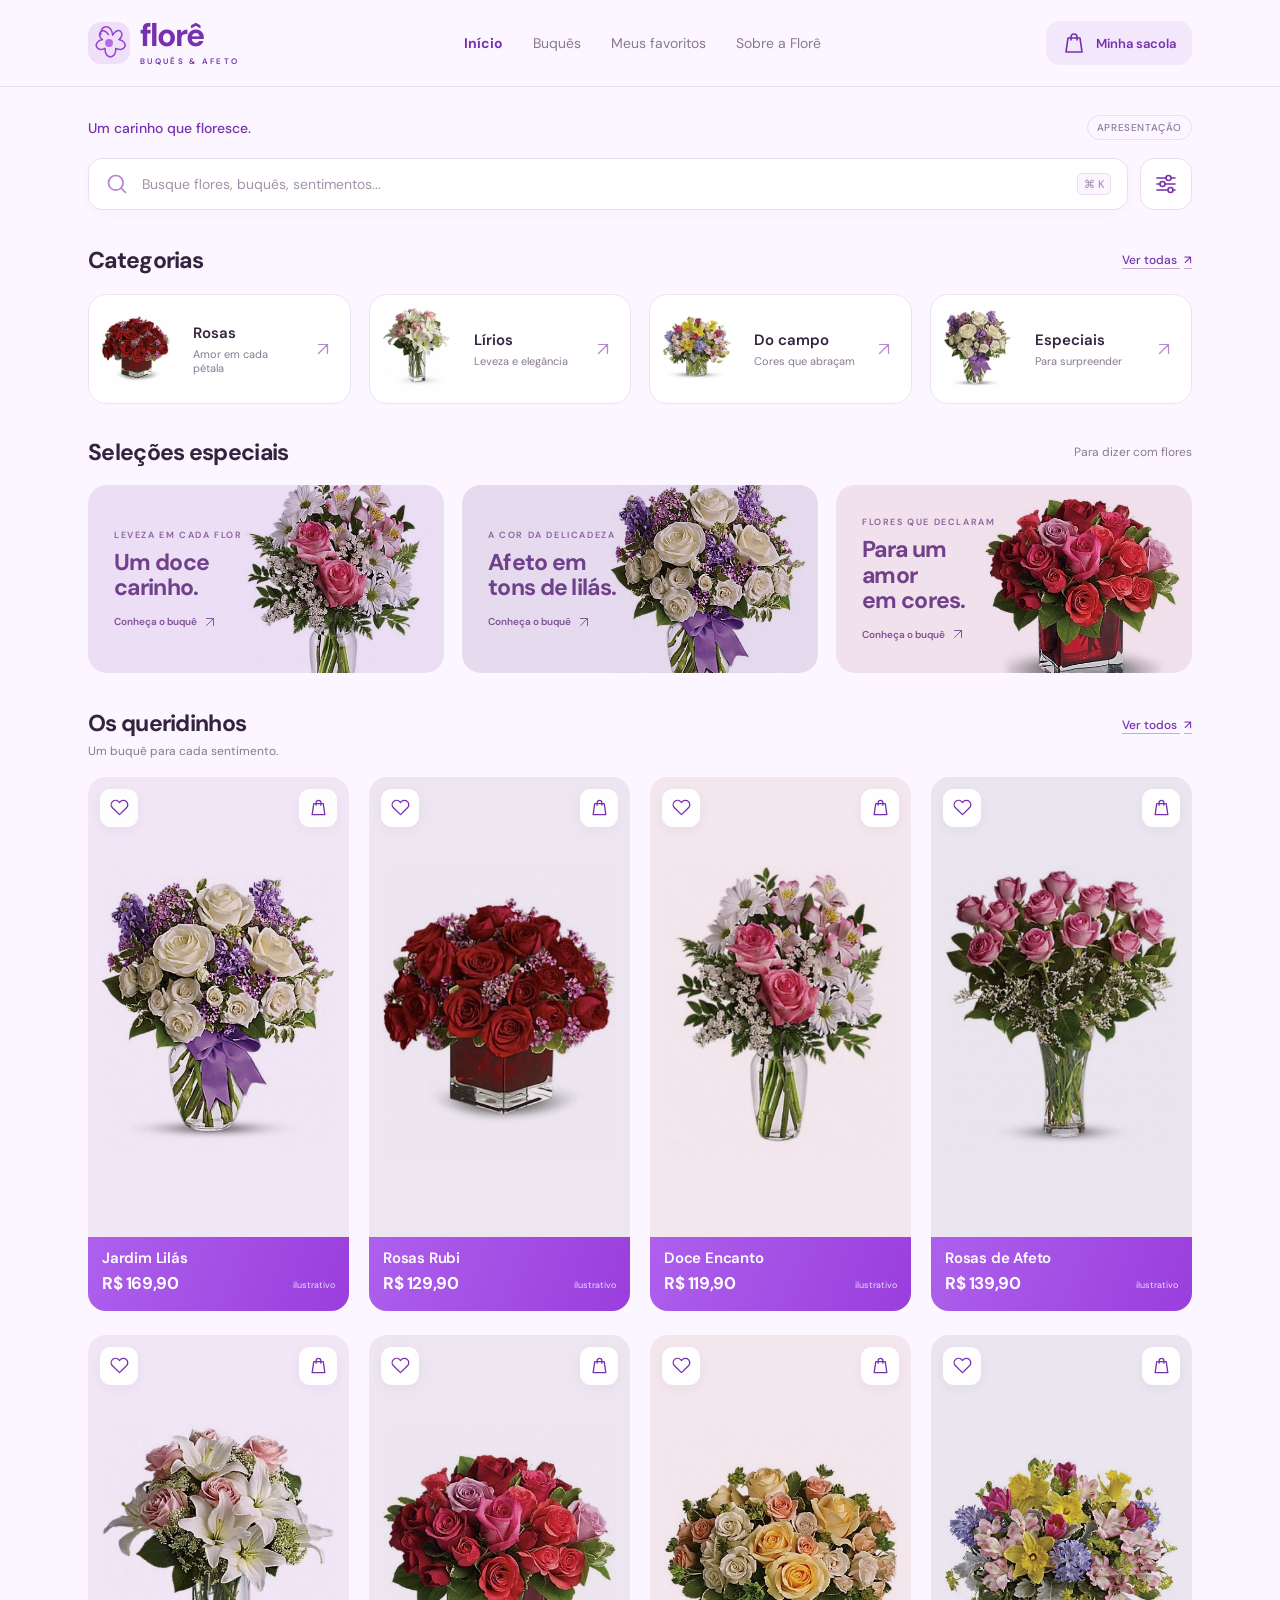
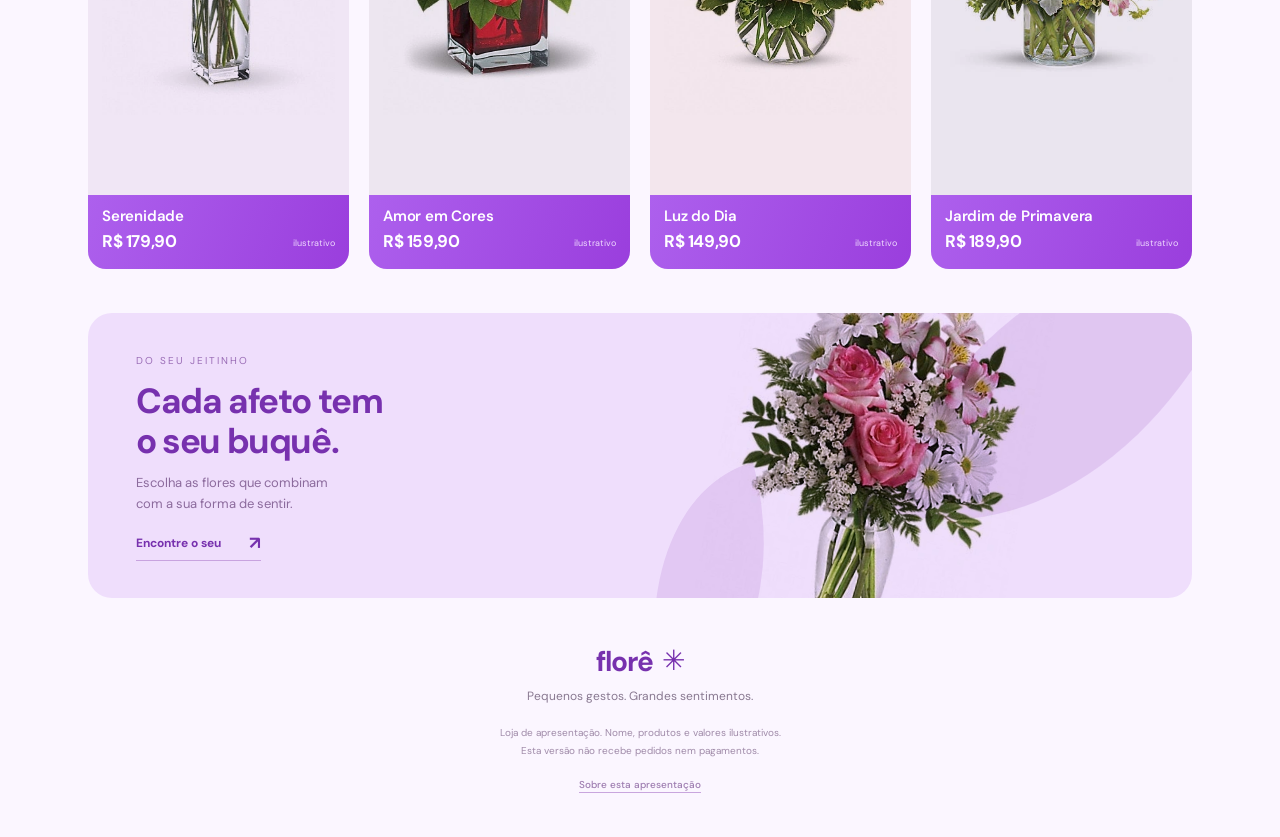
==== flore-buques/index.html @ 4b402441 "Add Florê Buquês presentation storefront with catalogue and cart" ====
<!doctype html>
<html lang="pt-BR">
<head>
  <meta charset="utf-8">
  <meta name="viewport" content="width=device-width,initial-scale=1,viewport-fit=cover">
  <meta name="theme-color" content="#a041e7">
  <meta name="description" content="Florê Buquês. Flores para transformar pequenos gestos em grandes sentimentos. Conheça nosso catálogo de apresentação.">
  <meta name="robots" content="noindex,nofollow">
  <meta property="og:title" content="Florê Buquês — um carinho que floresce">
  <meta property="og:description" content="Conheça a nossa coleção de buquês. Catálogo de apresentação.">
  <meta property="og:type" content="website">
  <meta property="og:image" content="https://carloszw45.github.io/prototipos-sites/flore-buques/assets/jardim-lilas.webp">
  <title>Florê Buquês — um carinho que floresce</title>
  <link rel="icon" href="./assets/flore.svg" type="image/svg+xml">
  <link rel="preload" href="./assets/dm-sans.ttf" as="font" type="font/ttf" crossorigin>
  <link rel="stylesheet" href="./style.css">
  <script defer src="./store.js"></script>
  <script defer src="./app.js"></script>
</head>
<body>
  <a class="skip-link" href="#catalogo">Ir para os buquês</a>
  <header class="site-header">
    <div class="header-inner">
      <a class="brand" href="#inicio" data-view="home" aria-label="Florê Buquês, início">
        <img src="./assets/flore.svg" width="42" height="42" alt="">
        <span>florê<span class="brand-subtitle">BUQUÊS & AFETO</span></span>
      </a>
      <nav class="desktop-nav" aria-label="Navegação principal">
        <button class="nav-link is-active" data-view="home">Início</button>
        <button class="nav-link" data-view="catalog">Buquês</button>
        <button class="nav-link" data-view="favorites">Meus favoritos</button>
        <button class="nav-link" data-action="about">Sobre a Florê</button>
      </nav>
      <button class="header-cart icon-button" data-action="cart" aria-label="Abrir sacola">
        <span data-icon="bag"></span><span class="desktop-cart-text">Minha sacola</span>
        <span class="cart-count" data-cart-count hidden>0</span>
      </button>
    </div>
  </header>

  <main class="storefront" id="inicio">
    <div class="welcome-line"><span>Um carinho que floresce.</span><span class="demo-tag">Apresentação</span></div>
    <div class="search-row" role="search">
      <label class="search-field"><span data-icon="search"></span><input id="search" type="search" placeholder="Busque flores, buquês, sentimentos..." aria-label="Buscar buquês" autocomplete="off"><kbd>⌘ K</kbd></label>
      <button class="filter-button icon-button" data-action="filters" aria-label="Filtrar e ordenar buquês"><span data-icon="sliders"></span></button>
    </div>

    <section class="categories-section home-section" aria-labelledby="categories-title">
      <div class="section-heading"><h2 id="categories-title">Categorias</h2><button class="text-link" data-action="all">Ver todas <span aria-hidden="true">↗</span></button></div>
      <div class="category-track" id="categories"></div>
    </section>

    <section class="special-section home-section" aria-labelledby="special-title">
      <div class="section-heading"><h2 id="special-title">Seleções especiais</h2><span class="heading-note">Para dizer com flores</span></div>
      <div class="special-track" id="specials"></div>
    </section>

    <section class="catalog-section" id="catalogo" aria-labelledby="catalog-title">
      <div class="section-heading catalog-heading"><div><h1 id="catalog-title">Os queridinhos</h1><p id="catalog-caption">Um buquê para cada sentimento.</p></div><button class="text-link" data-action="all" id="show-all">Ver todos <span aria-hidden="true">↗</span></button></div>
      <div class="active-filters" id="active-filters" hidden></div>
      <div class="product-grid" id="products"></div>
      <div class="empty-state" id="no-products" hidden><span data-icon="flower"></span><h3>Nenhum buquê por aqui.</h3><p id="empty-description">Experimente buscar por outra flor.</p><button class="primary-button" data-action="all">Explorar todos os buquês</button></div>
    </section>

    <section class="custom-banner home-section" aria-labelledby="custom-title">
      <div class="custom-copy"><span class="eyebrow">DO SEU JEITINHO</span><h2 id="custom-title">Cada afeto tem<br>o seu buquê.</h2><p>Escolha as flores que combinam<br>com a sua forma de sentir.</p><button class="banner-link" data-action="all">Encontre o seu <span aria-hidden="true">↗</span></button></div>
      <img src="./assets/doce-encanto.webp" alt="Buquê delicado com rosas cor-de-rosa e flores brancas" width="368" height="460" loading="lazy">
      <span class="banner-petal petal-one" aria-hidden="true"></span><span class="banner-petal petal-two" aria-hidden="true"></span>
    </section>

    <footer class="site-footer"><a class="footer-brand" data-view="home" href="#inicio">florê<span aria-hidden="true">✳</span></a><p>Pequenos gestos. Grandes sentimentos.</p><p class="demo-disclaimer">Loja de apresentação. Nome, produtos e valores ilustrativos.<br>Esta versão não recebe pedidos nem pagamentos.</p><button class="text-link" data-action="about">Sobre esta apresentação</button></footer>
    <noscript><p class="noscript-note">Ative o JavaScript para explorar os buquês, os detalhes e a sacola.</p></noscript>
  </main>

  <nav class="mobile-nav" aria-label="Menu da loja">
    <button class="mobile-nav-item is-active" data-view="home"><span class="nav-icon" data-icon="home"></span><span>Início</span></button>
    <button class="mobile-nav-item" data-view="catalog"><span class="nav-icon" data-icon="flower"></span><span>Buquês</span></button>
    <button class="mobile-nav-item" data-action="search"><span class="nav-icon" data-icon="search"></span><span>Buscar</span></button>
    <button class="mobile-nav-item" data-view="favorites"><span class="nav-icon" data-icon="heart"></span><span>Favoritos</span></button>
    <button class="mobile-nav-item" data-action="cart"><span class="nav-icon" data-icon="bag"></span><span>Sacola</span><span class="nav-badge" data-cart-count hidden>0</span></button>
  </nav>

  <dialog id="product-dialog" class="product-dialog" aria-label="Detalhes do buquê">
    <div id="product-detail"></div>
  </dialog>

  <dialog id="cart-dialog" class="cart-dialog" aria-labelledby="cart-title">
    <header class="dialog-header"><button class="icon-button back-button" data-close="cart-dialog" aria-label="Fechar sacola"><span data-icon="arrow-left"></span></button><h2 id="cart-title">Sua sacola</h2><span class="dialog-count" id="cart-header-count"></span></header>
    <div class="cart-view" id="cart-view"><div id="cart-items" class="cart-items"></div><div class="cart-footer" id="cart-footer"></div></div>
    <div class="checkout-view" id="checkout-view" hidden>
      <button class="text-link checkout-back" data-action="back-to-cart">← Voltar à sacola</button>
      <p class="checkout-intro">Um último toque de carinho.</p>
      <form id="checkout-form">
        <label>Seu primeiro nome<input name="customer" required maxlength="60" autocomplete="given-name" placeholder="Como podemos chamar você?"></label>
        <label>Como prefere receber?<select name="delivery"><option value="Entrega a combinar">Entrega a combinar</option><option value="Retirada a combinar">Retirada a combinar</option></select></label>
        <label>Data desejada<input type="date" name="date" required id="delivery-date"></label>
        <label>Um recadinho para acompanhar <span class="optional">(opcional)</span><textarea name="message" rows="3" maxlength="300" placeholder="Escreva algo especial..."></textarea></label>
        <div class="checkout-total"><span>Subtotal dos buquês</span><strong id="checkout-total"></strong></div>
        <button class="primary-button full-width" type="submit">Ver resumo do pedido <span data-icon="arrow-right"></span></button>
        <p class="checkout-demo">Simulação de apresentação. Nenhum pedido será enviado e nenhuma cobrança será feita.</p>
      </form>
    </div>
    <div class="order-view" id="order-view" hidden></div>
  </dialog>

  <dialog id="filter-dialog" class="small-dialog" aria-labelledby="filter-title">
    <header class="dialog-header"><h2 id="filter-title">Encontre o seu buquê</h2><button class="icon-button" data-close="filter-dialog" aria-label="Fechar filtros"><span data-icon="x"></span></button></header>
    <form id="filter-form" class="filter-form"><label>Tipo de flor<select name="category"><option value="all">Todas as flores</option><option value="rosas">Rosas</option><option value="lirios">Lírios</option><option value="campo">Flores do campo</option><option value="especiais">Especiais</option></select></label><label>Ordenar por<select name="sort"><option value="featured">Seleção Florê</option><option value="price-asc">Menor preço</option><option value="price-desc">Maior preço</option><option value="name">Nome do buquê</option></select></label><button class="primary-button full-width" type="submit">Ver buquês <span data-icon="arrow-right"></span></button></form>
  </dialog>

  <dialog id="about-dialog" class="small-dialog about-dialog" aria-labelledby="about-title">
    <header class="dialog-header"><h2 id="about-title">Um carinho que floresce.</h2><button class="icon-button" data-close="about-dialog" aria-label="Fechar informações"><span data-icon="x"></span></button></header>
    <img src="./assets/flore.svg" alt="" width="64" height="64"><p>A Florê é uma loja demonstrativa de buquês, pensada para apresentar uma experiência delicada: escolha suas flores, salve seus favoritos e monte sua sacola.</p><p>O nome, as composições e os preços são exemplos de apresentação. O checkout é uma simulação, sem envio de pedidos ou pagamentos.</p><button class="primary-button full-width" data-close="about-dialog">Continuar explorando</button>
  </dialog>
  <div class="toast" id="toast" role="status" aria-live="polite"></div>
</body>
</html>
---- flore-buques/style.css ----
@font-face{font-family:"DM Sans";src:url("./assets/dm-sans.ttf") format("truetype");font-style:normal;font-weight:400;font-display:swap}
@font-face{font-family:"DM Sans";src:url("./assets/dm-sans-500.ttf") format("truetype");font-style:normal;font-weight:500;font-display:swap}
@font-face{font-family:"DM Sans";src:url("./assets/dm-sans-600.ttf") format("truetype");font-style:normal;font-weight:600;font-display:swap}
@font-face{font-family:"DM Sans";src:url("./assets/dm-sans-700.ttf") format("truetype");font-style:normal;font-weight:700;font-display:swap}
:root{--purple:#9e3fe5;--purple-dark:#7731ae;--purple-light:#b66cec;--ink:#34233f;--muted:#897991;--paper:#fbf6ff;--line:#eaddf3;--panel:#f3e8fb;--white:#fff;--font:"DM Sans",Arial,sans-serif}
*{box-sizing:border-box}html{scroll-behavior:smooth;scroll-padding-top:110px}body{margin:0;background:var(--paper);color:var(--ink);font-family:var(--font);-webkit-font-smoothing:antialiased;font-size:15px}body.modal-open{overflow:hidden}button,input,select,textarea{font:inherit}button,a,input,select,textarea{-webkit-tap-highlight-color:transparent}button{border:0;cursor:pointer;color:inherit}button{touch-action:manipulation}a{color:inherit;text-decoration:none}button:disabled{opacity:.45;cursor:default}button:focus-visible,a:focus-visible,input:focus-visible,select:focus-visible,textarea:focus-visible{outline:3px solid #6e2aa7;outline-offset:4px}button,input,textarea,select{border-radius:0}input,textarea,select{min-width:0}svg{width:24px;height:24px;display:block;flex-shrink:0}img{display:block;max-width:100%}[hidden]{display:none!important}h1,h2,h3,p{margin:0}h1,h2{font-size:23px;line-height:1.25;font-weight:700;letter-spacing:-.7px}button{background:none}.icon-button{display:inline-flex;align-items:center;justify-content:center;min-width:44px;min-height:44px}.skip-link{position:fixed;top:12px;left:20px;transform:translateY(-160%);z-index:50;background:var(--white);padding:12px;border-radius:10px}.skip-link:focus{transform:none}
.site-header{position:sticky;top:0;z-index:20;background:rgba(251,246,255,.95);border-bottom:1px solid var(--line);backdrop-filter:blur(16px)}.header-inner{max-width:1160px;padding:21px 28px;display:flex;align-items:center;justify-content:space-between;margin:auto;gap:22px}.brand{display:flex;gap:10px;align-items:center;color:var(--purple-dark)}.brand>span{font-size:32px;letter-spacing:-2px;font-weight:700;line-height:.9}.brand-subtitle{display:block;font-size:8px;font-weight:600;letter-spacing:2.3px;margin-top:8px}.desktop-nav{display:flex;gap:30px;align-items:center}.nav-link{padding:10px 0;font-size:14px;color:var(--muted);transition:color .2s}.nav-link:hover,.nav-link.is-active{color:var(--purple-dark)}.nav-link.is-active{font-weight:700}.header-cart{position:relative;gap:10px;padding:10px 16px;background:var(--panel);border-radius:14px;color:var(--purple-dark)}.desktop-cart-text{font-size:13px;font-weight:600}.cart-count{display:grid;place-items:center;min-width:21px;height:21px;padding:0 4px;border-radius:20px;background:var(--purple);color:white;font-size:11px;font-weight:700}.storefront{max-width:1160px;margin:auto;padding:28px 28px 0}.welcome-line{display:flex;justify-content:space-between;align-items:center;margin-bottom:18px;color:var(--purple-dark);font-weight:500;font-size:14px}.demo-tag{font-size:10px;color:#8f799d;letter-spacing:.6px;text-transform:uppercase;border:1px solid var(--line);border-radius:20px;padding:5px 9px}.search-row{display:flex;gap:12px;margin-bottom:34px}.search-field{display:flex;align-items:center;background:white;border:1px solid var(--line);box-shadow:0 4px 12px #6a388006;border-radius:14px;padding:0 16px;gap:11px;min-height:52px;flex:1;color:#b382d2}.search-field input{width:100%;height:50px;border:0;outline:0;background:transparent;font-size:14px;color:var(--ink)}.search-field input::placeholder{color:#a392ab}.search-field kbd{white-space:nowrap;font:11px var(--font);background:var(--paper);border:1px solid var(--line);border-radius:5px;padding:3px 6px;color:#9b85a7}.filter-button{background:white;color:var(--purple-dark);width:52px;border-radius:14px;border:1px solid var(--line);flex-shrink:0}.filter-button.has-filter{background:var(--purple);color:white}.section-heading{display:flex;align-items:center;justify-content:space-between;gap:14px;margin-bottom:18px}.text-link{font-size:12px;font-weight:500;color:var(--purple-dark);padding:7px 0;text-decoration:underline;text-decoration-color:#c9a6de;text-underline-offset:4px;white-space:nowrap;min-height:32px}.text-link>span{margin-left:4px;text-decoration:none}.heading-note{font-size:12px;color:var(--muted)}.categories-section{margin-bottom:34px}.category-track{display:grid;grid-template-columns:repeat(4,minmax(0,1fr));gap:18px}.category-card{display:flex;align-items:center;gap:18px;padding:12px 18px 12px 8px;text-align:left;background:var(--white);border:1px solid #eee2f5;border-radius:18px;position:relative;overflow:hidden;transition:transform .2s,border-color .2s}.category-card:hover{transform:translateY(-3px);border-color:#c297e2}.category-card.is-selected{outline:2px solid var(--purple);outline-offset:2px}.category-image{height:84px;width:78px;flex-shrink:0;overflow:hidden;background:white;border-radius:12px}.category-image img{width:100%;height:100%;object-fit:contain;mix-blend-mode:multiply}.category-card strong{font-size:15px;font-weight:600}.category-card small{display:block;font-size:11px;color:var(--muted);margin-top:4px}.category-arrow{margin-left:auto;color:#b388ce}.category-arrow svg{width:18px}.special-section{margin-bottom:36px}.special-track{display:grid;grid-template-columns:repeat(3,minmax(0,1fr));gap:18px}.special-card{position:relative;text-align:left;border-radius:19px;overflow:hidden;isolation:isolate;min-height:188px;background:#ebdef5;transition:transform .25s}.special-card:hover{transform:translateY(-4px)}.special-card:nth-child(2){background:#e5daee}.special-card:nth-child(3){background:#f1e1ed}.special-card img{position:absolute;height:130%;width:66%;object-fit:contain;right:-8px;top:-6%;mix-blend-mode:multiply;z-index:-1;transition:transform .4s}.special-card:hover img{transform:scale(1.05) rotate(2deg)}.special-copy{position:relative;z-index:1;padding:20px;display:flex;align-items:flex-start;flex-direction:column;width:65%}.special-copy>span:first-child{font-size:9px;font-weight:600;letter-spacing:1.6px;text-transform:uppercase;color:#8b629f;margin-bottom:9px}.special-copy strong{font-size:23px;line-height:1.1;color:#70408b;letter-spacing:-.7px;max-width:130px}.special-copy .special-cta{display:flex;gap:6px;align-items:center;font-size:10px;margin-top:14px;color:#805296;font-weight:600}.special-cta svg{width:14px;height:14px}.special-label{display:none}.catalog-section{scroll-margin-top:115px;margin-bottom:38px}.catalog-heading{align-items:flex-start}.catalog-heading p{font-size:12px;color:var(--muted);margin-top:5px}.product-grid{display:grid;grid-template-columns:repeat(4,minmax(0,1fr));gap:24px 20px}.product-card{min-width:0;position:relative;border-radius:18px;overflow:hidden;background:#f0e6f5;transition:transform .25s,box-shadow .25s}.product-card:hover{transform:translateY(-4px);box-shadow:0 12px 25px #70369612}.product-card:nth-child(4n+2){background:#ede6f0}.product-card:nth-child(4n+3){background:#f3e6ed}.product-card:nth-child(4n+4){background:#eae5ef}.product-open{width:100%;padding:0;text-align:left;display:block}.product-image{width:100%;aspect-ratio:1/1.08;padding:10px 14px 0;object-fit:contain;mix-blend-mode:multiply;transition:transform .4s}.product-card:hover .product-image{transform:scale(1.025)}.product-info{position:relative;display:block;background:linear-gradient(110deg,#ad60ed,#9a3edd);color:white;min-height:74px;padding:12px 14px}.product-info strong{display:block;font-size:15px;font-weight:600;line-height:1.25;margin-bottom:5px;letter-spacing:-.2px}.product-info .product-price{font-size:17px;font-weight:700;letter-spacing:-.4px}.product-info .product-note{float:right;font-size:9px;margin-top:7px;color:#edd7fd}.product-action{position:absolute;top:12px;width:38px;height:38px;display:flex;align-items:center;justify-content:center;border-radius:11px;background:rgba(255,255,255,.94);color:var(--purple-dark);box-shadow:0 3px 12px #6131840d;transition:background .2s,color .2s,transform .2s}.product-action svg{width:19px;height:19px}.favorite-button{left:12px}.quick-add{right:12px}.favorite-button.is-favorite{color:var(--purple);background:#f7e8ff}.favorite-button.is-favorite svg{fill:currentColor}.quick-add:hover{background:var(--purple);color:white;transform:scale(1.06)}.active-filters{display:flex;align-items:center;gap:8px;flex-wrap:wrap;margin:-3px 0 18px}.active-filter{display:inline-flex;align-items:center;gap:7px;border:1px solid #d8b9ee;border-radius:30px;padding:7px 11px;font-size:11px;color:var(--purple-dark)}.active-filter svg{width:14px;height:14px}.empty-state{text-align:center;padding:58px 15px;color:var(--muted)}.empty-state>span{display:flex;justify-content:center;margin-bottom:16px;color:#b887d8}.empty-state>span svg{width:52px;height:52px}.empty-state h3{font-size:20px;color:var(--purple-dark);margin-bottom:8px}.empty-state p{font-size:13px;margin-bottom:24px}.primary-button{background:var(--purple);color:white;border-radius:14px;padding:15px 22px;min-height:50px;font-size:14px;font-weight:600;display:inline-flex;align-items:center;justify-content:center;gap:12px;transition:background .2s,transform .2s}.primary-button:hover{background:#8b32cd}.primary-button:active{transform:scale(.98)}.primary-button svg{width:19px;height:19px}.full-width{width:100%}.custom-banner{position:relative;isolation:isolate;overflow:hidden;border-radius:24px;background:#efdefc;display:flex;align-items:center;min-height:285px;padding:36px 48px;margin:44px 0 0}.custom-copy{z-index:1}.eyebrow{font-size:10px;letter-spacing:2px;color:#9a6db6}.custom-copy h2{font-size:35px;line-height:1.13;color:var(--purple-dark);margin:13px 0 12px;letter-spacing:-1.4px}.custom-copy p{font-size:13px;line-height:1.6;color:#8c6b9d}.banner-link{display:flex;align-items:center;gap:28px;color:var(--purple-dark);font-size:12px;font-weight:700;margin-top:16px;padding:0 0 5px;border-bottom:1px solid #c8a3df}.banner-link>span{font-size:18px}.custom-banner>img{position:absolute;height:135%;width:50%;right:4%;bottom:-22%;object-fit:contain;mix-blend-mode:multiply;z-index:-1;transform:rotate(10deg)}.banner-petal{position:absolute;background:#d3b0e882;border-radius:100% 0 100% 0;z-index:-2}.petal-one{width:260px;height:350px;right:0;top:-100px;transform:rotate(20deg)}.petal-two{width:150px;height:220px;right:37%;bottom:-100px;transform:rotate(-15deg);background:#e2c8f3}.site-footer{text-align:center;padding:45px 20px 36px;color:var(--muted)}.footer-brand{display:inline-flex;gap:9px;color:var(--purple-dark);font-weight:700;letter-spacing:-1px;font-size:28px;align-items:center}.footer-brand span{font-size:28px;line-height:1;font-weight:400}.site-footer>p{font-size:12px;margin-top:8px}.site-footer .demo-disclaimer{font-size:10px;line-height:1.8;color:#a08ba9;margin:20px auto 9px}.site-footer .text-link{font-size:10px;color:#9d7cb0}.mobile-nav{display:none}
dialog{border:0;padding:0;color:var(--ink);background:var(--paper);box-shadow:0 24px 100px #3a164b40;overscroll-behavior:contain}dialog::backdrop{background:#2f163958;backdrop-filter:blur(6px)}dialog[open]{animation:dialog-in .25s ease-out}.dialog-header{display:flex;align-items:center;justify-content:space-between;gap:12px;padding:20px 22px;flex-shrink:0}.dialog-header h2{font-size:20px;color:var(--purple-dark);letter-spacing:-.5px}.back-button{color:var(--purple);background:var(--panel);border-radius:50%;min-width:34px;min-height:34px;width:34px;height:34px}.back-button svg{width:19px;height:19px}.product-dialog{width:min(850px,calc(100% - 40px));max-width:none;max-height:92svh;border-radius:30px;overflow:auto}.detail-header{position:absolute;top:0;left:0;width:48%;z-index:2}.detail-header h2{font-size:16px}.detail-header>.icon-button:last-child{color:var(--purple);min-width:34px;min-height:34px}.detail-layout{display:grid;grid-template-columns:48% 52%}.detail-visual{background:#f1e5fa;display:flex;align-items:center;justify-content:center;padding:75px 25px 35px;position:relative;min-height:530px}.detail-image{width:100%;max-height:440px;object-fit:contain;mix-blend-mode:multiply}.photo-dots{position:absolute;bottom:23px;display:flex;gap:6px}.photo-dots span{width:6px;height:6px;background:#dec7ef;border-radius:50%}.photo-dots span:first-child{background:var(--purple)}.detail-panel{background:linear-gradient(145deg,#b66fee 0%,#9c3de2 85%);padding:36px 28px 25px;color:white;display:flex;flex-direction:column}.detail-eyebrow{font-size:10px;letter-spacing:1.7px;margin-bottom:9px;opacity:.8}.detail-panel h3{font-size:28px;line-height:1.13;letter-spacing:-.8px;font-weight:600}.detail-subtitle{color:#f0dbff;font-size:12px;margin:8px 0 25px}.detail-panel h4{font-size:14px;font-weight:600;margin:0 0 8px}.detail-description{font-size:12px;line-height:1.7;color:#f5e6ff;margin-bottom:22px}.composition{display:grid;grid-template-columns:repeat(3,minmax(0,1fr));gap:7px;margin:0 0 25px;padding:0;list-style:none}.composition li{text-align:center;background:#ffffff1a;border:1px solid #ffffff25;border-radius:10px;padding:11px 4px 9px;font-size:9px;color:#f7edff;line-height:1.3}.composition .flower-glyph{display:block;margin:auto auto 7px;width:27px;height:27px;border-radius:50%;background:#f8edff;color:var(--purple);font-size:20px;line-height:27px}.detail-bottom{display:flex;align-items:center;justify-content:space-between;margin-top:auto;margin-bottom:18px;gap:15px}.detail-price{font-size:23px;letter-spacing:-.7px;font-weight:700}.quantity-control{display:inline-flex;align-items:center;gap:10px}.quantity-control button{width:32px;height:32px;border-radius:50%;border:1px solid #d9b6ee;background:white;color:var(--purple);display:flex;align-items:center;justify-content:center}.quantity-control svg{height:14px;width:14px}.quantity-control output{font-size:15px;min-width:20px;text-align:center;font-weight:600;color:var(--purple-dark);font-variant-numeric:tabular-nums}.detail-panel .quantity-control button{width:32px;height:32px;background:#ffffff12;color:white;border-color:#e2bef8}.detail-panel .quantity-control output{color:white}.detail-panel .detail-add{background:white;color:var(--purple-dark);min-height:52px}.detail-panel .detail-add:hover{background:#f5eaff}.detail-panel .detail-fine-print{font-size:9px;color:#f1daff;text-align:center;margin-top:12px;line-height:1.5}.cart-dialog{position:fixed;inset:0 0 0 auto;margin:0;width:min(470px,100%);max-width:100%;height:100%;height:100dvh;max-height:100%;border-radius:28px 0 0 28px;overflow:hidden}.cart-dialog[open]{display:flex;flex-direction:column;animation:cart-in .3s ease-out}.dialog-count{font-size:11px;color:var(--muted);min-width:34px;text-align:right}.cart-view{display:flex;flex-direction:column;min-height:0;flex:1}.cart-items{overflow:auto;flex:1;padding:0 24px}.cart-item{display:flex;gap:14px;padding:20px 0;border-bottom:1px solid #dfcee9}.cart-item-image{width:99px;min-width:99px;height:115px;object-fit:contain;mix-blend-mode:multiply;background:white;border-radius:14px;padding:3px}.cart-item-content{flex:1;min-width:0;position:relative}.cart-item-content h3{font-size:16px;font-weight:700;color:var(--purple-dark);padding-right:25px;margin-top:5px;line-height:1.2;letter-spacing:-.3px}.cart-item-content p{font-size:10px;line-height:1.5;color:var(--muted);margin-top:5px;padding-right:15px}.remove-item{position:absolute;right:-6px;top:-3px;width:32px;height:32px;display:grid;place-items:center;color:#b18bc5}.remove-item:hover{color:#b33865}.remove-item svg{width:16px;height:16px}.cart-item-bottom{display:flex;align-items:center;justify-content:space-between;gap:6px;margin-top:12px}.cart-item-bottom .quantity-control{gap:5px}.cart-item-bottom .quantity-control button{width:32px;height:32px;background:transparent}.cart-item-bottom .quantity-control button:last-child{background:var(--purple);color:white;border-color:var(--purple)}.cart-item-bottom .quantity-control output{font-size:13px;min-width:18px}.cart-line-price{font-size:15px;color:var(--purple-dark);font-weight:700;white-space:nowrap;letter-spacing:-.5px}.cart-footer{padding:18px 24px max(22px,env(safe-area-inset-bottom));background:var(--paper);border-top:1px solid var(--line);box-shadow:0 -8px 20px #8a419405}.cart-summary-row{display:flex;justify-content:space-between;align-items:center;margin-bottom:8px;font-size:12px;color:var(--muted)}.cart-summary-row.total{font-size:17px;color:var(--purple-dark);font-weight:700;margin:18px 0}.cart-footer .primary-button{font-size:15px}.cart-footer-note{font-size:9px;text-align:center;color:#a18ba9;margin-top:10px}.cart-items .empty-state{padding-top:90px}.checkout-view{overflow:auto;padding:6px 25px 25px}.checkout-back{margin-bottom:18px}.checkout-intro{font-size:22px;font-weight:600;color:var(--purple-dark);margin-bottom:22px;letter-spacing:-.6px}form label{display:block;font-size:12px;font-weight:500;color:#78558c;margin-bottom:17px}form label input,form label select,form label textarea{display:block;width:100%;margin-top:8px;border:1px solid #e2cfee;background:white;min-height:48px;border-radius:11px;padding:12px 13px;color:var(--ink);outline:0;font-size:14px}form label textarea{resize:vertical;min-height:90px}form label input:focus,form label select:focus,form label textarea:focus{border-color:#b266df;box-shadow:0 0 0 3px #bd8fdd1a}form input::placeholder,form textarea::placeholder{color:#b3a1bd;font-size:12px}.optional{font-size:10px;font-weight:400;color:#aa93b5}.checkout-total{display:flex;justify-content:space-between;font-size:13px;margin:24px 0 18px;color:var(--purple-dark)}.checkout-demo{font-size:10px;line-height:1.7;text-align:center;margin:13px 0;color:#a18bab}.order-view{overflow:auto;padding:20px 26px 32px}.order-check{width:64px;height:64px;border-radius:50%;background:#ead6f9;color:var(--purple);display:grid;place-items:center;margin:5px auto 20px}.order-check svg{width:30px;height:30px}.order-view>h3{text-align:center;font-size:24px;color:var(--purple-dark);letter-spacing:-.7px}.order-view>p{font-size:12px;color:var(--muted);text-align:center;line-height:1.8;margin:12px 0 24px}.order-summary{padding:18px;border:1px solid #e2cfee;border-radius:16px;background:white;margin:20px 0}.order-summary p{font-size:12px;line-height:1.7;color:#8c719a;margin-bottom:12px;white-space:pre-line}.order-summary ul{list-style:none;padding:12px 0 15px;margin:0;border-top:1px solid var(--line);border-bottom:1px solid var(--line)}.order-summary li{display:flex;justify-content:space-between;gap:15px;font-size:12px;margin:8px 0}.order-summary .order-subtotal{display:flex;justify-content:space-between;font-size:14px;font-weight:700;color:var(--purple-dark);margin:15px 0 5px}.order-view>.text-link{display:block;margin:15px auto 0}.small-dialog{width:min(420px,calc(100% - 32px));max-width:none;border-radius:24px;max-height:90svh}.small-dialog .dialog-header{padding:21px 23px}.small-dialog .dialog-header h2{font-size:18px}.small-dialog .dialog-header .icon-button{color:var(--purple);min-width:30px;min-height:30px}.small-dialog .dialog-header .icon-button svg{width:20px;height:20px}.filter-form{padding:0 24px 25px}.about-dialog>img{margin:5px auto 20px}.about-dialog>p{font-size:13px;color:#8b729a;line-height:1.8;margin:0 25px 17px}.about-dialog>.primary-button{width:calc(100% - 50px);margin:8px 25px 25px}.toast{position:fixed;bottom:30px;left:50%;z-index:100;transform:translate(-50%,20px);background:#64318b;color:white;padding:13px 22px;border-radius:15px;box-shadow:0 8px 30px #44205225;opacity:0;pointer-events:none;font-size:13px;max-width:calc(100% - 40px);width:max-content;text-align:center;transition:opacity .2s,transform .2s}.toast.is-visible{opacity:1;transform:translate(-50%,0)}.noscript-note{font-size:14px;color:var(--purple-dark);padding:20px;text-align:center}@keyframes dialog-in{from{opacity:0;transform:translateY(10px)}to{opacity:1;transform:none}}@keyframes cart-in{from{transform:translateX(100%)}to{transform:none}}
@media(min-width:1500px){.storefront{padding-top:34px}.search-row{margin-bottom:40px}.special-card{min-height:205px}.product-grid{gap:25px}.product-image{aspect-ratio:1/1.03}}
@media(max-width:900px) and (min-width:701px){.desktop-nav{gap:20px}.header-inner,.storefront{padding-left:24px;padding-right:24px}.desktop-cart-text{display:none}.category-card{gap:5px;padding-right:8px}.category-image{width:57px}.category-card strong{font-size:13px}.category-card small,.category-arrow{display:none}.special-card{min-height:165px}.special-copy{padding:16px}.special-copy strong{font-size:20px}.product-grid{gap:16px}.product-info{padding:11px}.product-info strong{font-size:13px}.product-info .product-note{display:none}.product-action{width:32px;height:32px;top:9px}.favorite-button{left:9px}.quick-add{right:9px}.product-image{padding:8px 7px 0}}
@media(max-width:700px){html{scroll-padding-top:90px}body{background:#faf2ff;font-size:14px}.site-header{background:#faf2fff2;border-bottom:0}.header-inner{padding:16px 20px 12px;gap:10px}.brand{gap:8px}.brand>img{width:35px;height:35px}.brand>span{font-size:28px}.brand-subtitle{font-size:7px;letter-spacing:1.8px;margin-top:7px}.desktop-nav,.desktop-cart-text{display:none}.header-cart{padding:0;background:#f0e2f9;border-radius:12px;width:42px;height:42px;min-width:42px;min-height:42px}.header-cart svg{width:21px;height:21px}.header-cart .cart-count{position:absolute;top:-4px;right:-4px;min-width:18px;height:18px;font-size:9px;border:2px solid var(--paper)}.storefront{padding:7px 20px 0;max-width:540px}.welcome-line{margin-bottom:16px;font-size:11px;color:#9a72ae;font-weight:400}.demo-tag{font-size:8px;padding:3px 7px;letter-spacing:.5px}.search-row{gap:9px;margin-bottom:27px}.search-field{border-radius:12px;min-height:44px;padding:0 12px;gap:8px;border-color:#eee0f6;box-shadow:0 3px 12px #793a9810}.search-field svg{width:18px;height:18px}.search-field input{font-size:11px;height:44px}.search-field input::placeholder{font-size:11px}.search-field kbd{display:none}.filter-button{width:44px;min-width:44px;min-height:44px;border-radius:12px;box-shadow:0 3px 12px #793a980d}.filter-button svg{width:21px;height:21px}.section-heading{margin-bottom:14px;gap:10px}h1,h2{font-size:21px;letter-spacing:-.6px}.text-link{font-size:10px;min-height:30px}.text-link>span{margin-left:2px}.heading-note{display:none}.categories-section{margin-bottom:27px}.category-track{gap:10px;grid-template-columns:repeat(4,minmax(0,1fr))}.category-card{padding:0;display:block;background:#fff;border:0;border-radius:12px;overflow:hidden;box-shadow:0 3px 8px #a264bd08}.category-card:hover{transform:none}.category-image{height:auto;aspect-ratio:1/.99;width:100%;border-radius:0;padding:4px 5px 0}.category-image img{height:100%;width:100%;object-fit:contain}.category-card strong{font-size:10px;letter-spacing:-.1px;display:block;text-align:center;background:linear-gradient(110deg,#b367ef,#a049e3);padding:6px 2px;color:white;font-weight:500;min-height:25px;line-height:1.25}.category-card small,.category-arrow{display:none}.special-section{margin-bottom:29px}.special-track{display:grid;grid-auto-flow:column;grid-auto-columns:43%;grid-template-columns:none;gap:11px;overflow-x:auto;padding:0 20px 6px 0;margin-right:-20px;scroll-snap-type:x mandatory;scrollbar-width:none}.special-track::-webkit-scrollbar{display:none}.special-card{min-height:0;aspect-ratio:1.42;border-radius:12px;scroll-snap-align:start}.special-card img{width:100%;height:120%;right:0;top:-12%}.special-card:nth-child(1){background:#e8dfec}.special-card:nth-child(2){background:#e8def1}.special-card:nth-child(3){background:#f1e3ef}.special-copy{display:none}.special-label{display:block;position:absolute;bottom:5px;left:5px;right:5px;background:#a94be4ed;color:white;font-size:10px;line-height:1.25;font-weight:500;text-align:center;padding:5px 2px;border-radius:5px;letter-spacing:-.2px}.catalog-section{margin-bottom:29px;scroll-margin-top:100px}.catalog-heading{align-items:center;margin-bottom:14px}.catalog-heading p{display:none}.product-grid{grid-template-columns:repeat(2,minmax(0,1fr));gap:15px 13px}.product-card{border-radius:13px}.product-image{aspect-ratio:1/1.04;padding:8px 8px 0}.product-info{min-height:61px;padding:9px 10px 8px;background:linear-gradient(110deg,#b162ec,#a24ae3)}.product-info strong{font-size:12px;letter-spacing:-.2px;line-height:1.2;margin-bottom:5px;white-space:nowrap;overflow:hidden;text-overflow:ellipsis}.product-info .product-price{font-size:15px;line-height:1.2}.product-info .product-note{font-size:7px;margin-top:6px}.product-action{top:7px;width:38px;height:38px;border-radius:9px}.product-action svg{width:17px;height:17px}.favorite-button{left:7px}.quick-add{right:7px}.active-filters{margin:0 0 16px}.active-filter{font-size:10px}.custom-banner{margin-top:30px;min-height:230px;padding:24px 22px;border-radius:19px}.custom-copy .eyebrow{font-size:8px;letter-spacing:1.3px}.custom-copy h2{font-size:26px;letter-spacing:-.9px;margin:10px 0}.custom-copy p{font-size:10px}.banner-link{font-size:10px;gap:20px;margin-top:12px}.banner-link>span{font-size:15px}.custom-banner>img{height:113%;width:59%;right:-8%;bottom:-15%;transform:rotate(9deg)}.petal-one{width:160px;height:250px;right:-70px;top:-50px}.petal-two{right:12%;width:120px;height:180px}.site-footer{padding:34px 0 125px}.footer-brand{font-size:26px}.site-footer>p{font-size:10px}.site-footer .demo-disclaimer{font-size:9px;margin-top:18px;line-height:1.8}.site-footer .text-link{font-size:9px}.mobile-nav{display:flex;position:fixed;bottom:0;left:50%;transform:translateX(-50%);width:100%;max-width:540px;border-radius:22px 22px 0 0;background:linear-gradient(110deg,#a849eb,#9637db);box-shadow:0 -5px 25px #9957bc18;padding:9px 10px max(9px,env(safe-area-inset-bottom));z-index:25;justify-content:space-around;min-height:72px}.mobile-nav-item{position:relative;color:#eed2ff;display:flex;flex-direction:column;align-items:center;gap:3px;padding:0;min-width:48px;min-height:51px;justify-content:center}.mobile-nav-item>span:last-child:not(.nav-badge){font-size:8px;line-height:1.25}.mobile-nav .nav-icon{width:32px;height:32px;display:grid;place-items:center;border-radius:50%;transition:background .2s,color .2s}.mobile-nav .nav-icon svg{width:24px;height:24px}.mobile-nav-item.is-active{color:white}.mobile-nav-item.is-active .nav-icon{background:#fff4ff;color:#a144e6;box-shadow:0 2px 9px #5810881a}.nav-badge{position:absolute;top:0;right:4px;border-radius:20px;min-width:15px;height:15px;background:white;color:var(--purple-dark);font-size:9px;display:grid;place-items:center;font-weight:700}.product-dialog{width:calc(100% - 26px);max-width:430px;max-height:94svh;border-radius:25px}.detail-layout{grid-template-columns:1fr}.detail-header{width:100%;padding:18px 19px;position:absolute}.detail-header h2{font-size:16px}.detail-visual{min-height:0;height:335px;padding:60px 28px 25px}.detail-image{height:100%;max-height:270px;width:100%}.photo-dots{bottom:16px;gap:5px}.photo-dots span{width:5px;height:5px}.detail-panel{padding:23px 21px 20px;border-radius:21px 21px 0 0;margin-top:-5px;z-index:1}.detail-eyebrow{font-size:8px;letter-spacing:1.5px;margin-bottom:6px}.detail-panel h3{font-size:24px}.detail-subtitle{font-size:10px;margin:6px 0 17px}.detail-panel h4{font-size:12px;margin-bottom:5px}.detail-description{font-size:11px;margin-bottom:17px;line-height:1.6}.composition{gap:8px;margin-bottom:19px}.composition li{font-size:9px;padding:8px 3px 7px;border-radius:8px}.composition .flower-glyph{width:24px;height:24px;line-height:24px;font-size:18px;margin-bottom:5px}.detail-bottom{margin-bottom:15px}.detail-price{font-size:22px}.detail-panel .detail-add{min-height:47px;font-size:13px;border-radius:13px}.detail-panel .detail-fine-print{font-size:8px;margin-top:10px}.toast{bottom:88px;font-size:12px;padding:13px 18px;border-radius:13px}.cart-dialog{border-radius:24px 0 0 24px}.cart-dialog .dialog-header{padding:19px 20px}.cart-items{padding:0 20px}.cart-item{gap:13px;padding:20px 0}.cart-item-image{width:92px;min-width:92px;height:112px;border-radius:13px}.cart-item-content h3{font-size:15px}.cart-item-content p{font-size:9px}.cart-item-bottom{margin-top:13px}.cart-line-price{font-size:14px}.cart-item-bottom .quantity-control{gap:4px}.cart-item-bottom .quantity-control button{width:25px;height:25px}.cart-footer{padding:16px 20px max(20px,env(safe-area-inset-bottom))}.cart-footer .primary-button{border-radius:14px;min-height:50px;font-size:14px}.cart-summary-row{font-size:11px}.cart-summary-row.total{font-size:16px;margin:15px 0}.cart-footer-note{font-size:8px}.checkout-intro{font-size:21px}.checkout-view{padding:0 21px 25px}.empty-state{padding:45px 10px}.empty-state h3{font-size:18px}.empty-state p{font-size:12px}.empty-state .primary-button{font-size:12px;padding:13px 18px}.order-view{padding:12px 21px 28px}}
@media(max-width:359px){.header-inner{padding-left:16px;padding-right:16px}.storefront{padding-left:16px;padding-right:16px}.category-track{gap:7px}.category-card strong{font-size:9px}.product-grid{gap:12px 10px}.product-info{padding:8px}.product-info strong{font-size:11px}.product-info .product-price{font-size:14px}.product-info .product-note{display:none}.product-action{width:30px;height:30px}.special-track{margin-right:-16px}.cart-item-image{width:76px;min-width:76px;height:100px}.cart-items{padding:0 16px}.cart-item{gap:10px}.cart-line-price{font-size:12px}.cart-item-content h3{font-size:14px}.custom-banner{padding:23px 18px}.custom-copy h2{font-size:24px}.custom-copy p{font-size:9px}}
@media(prefers-reduced-motion:reduce){html{scroll-behavior:auto}*,*::before,*::after{animation-duration:.01ms!important;transition-duration:.01ms!important;animation-iteration-count:1!important}}
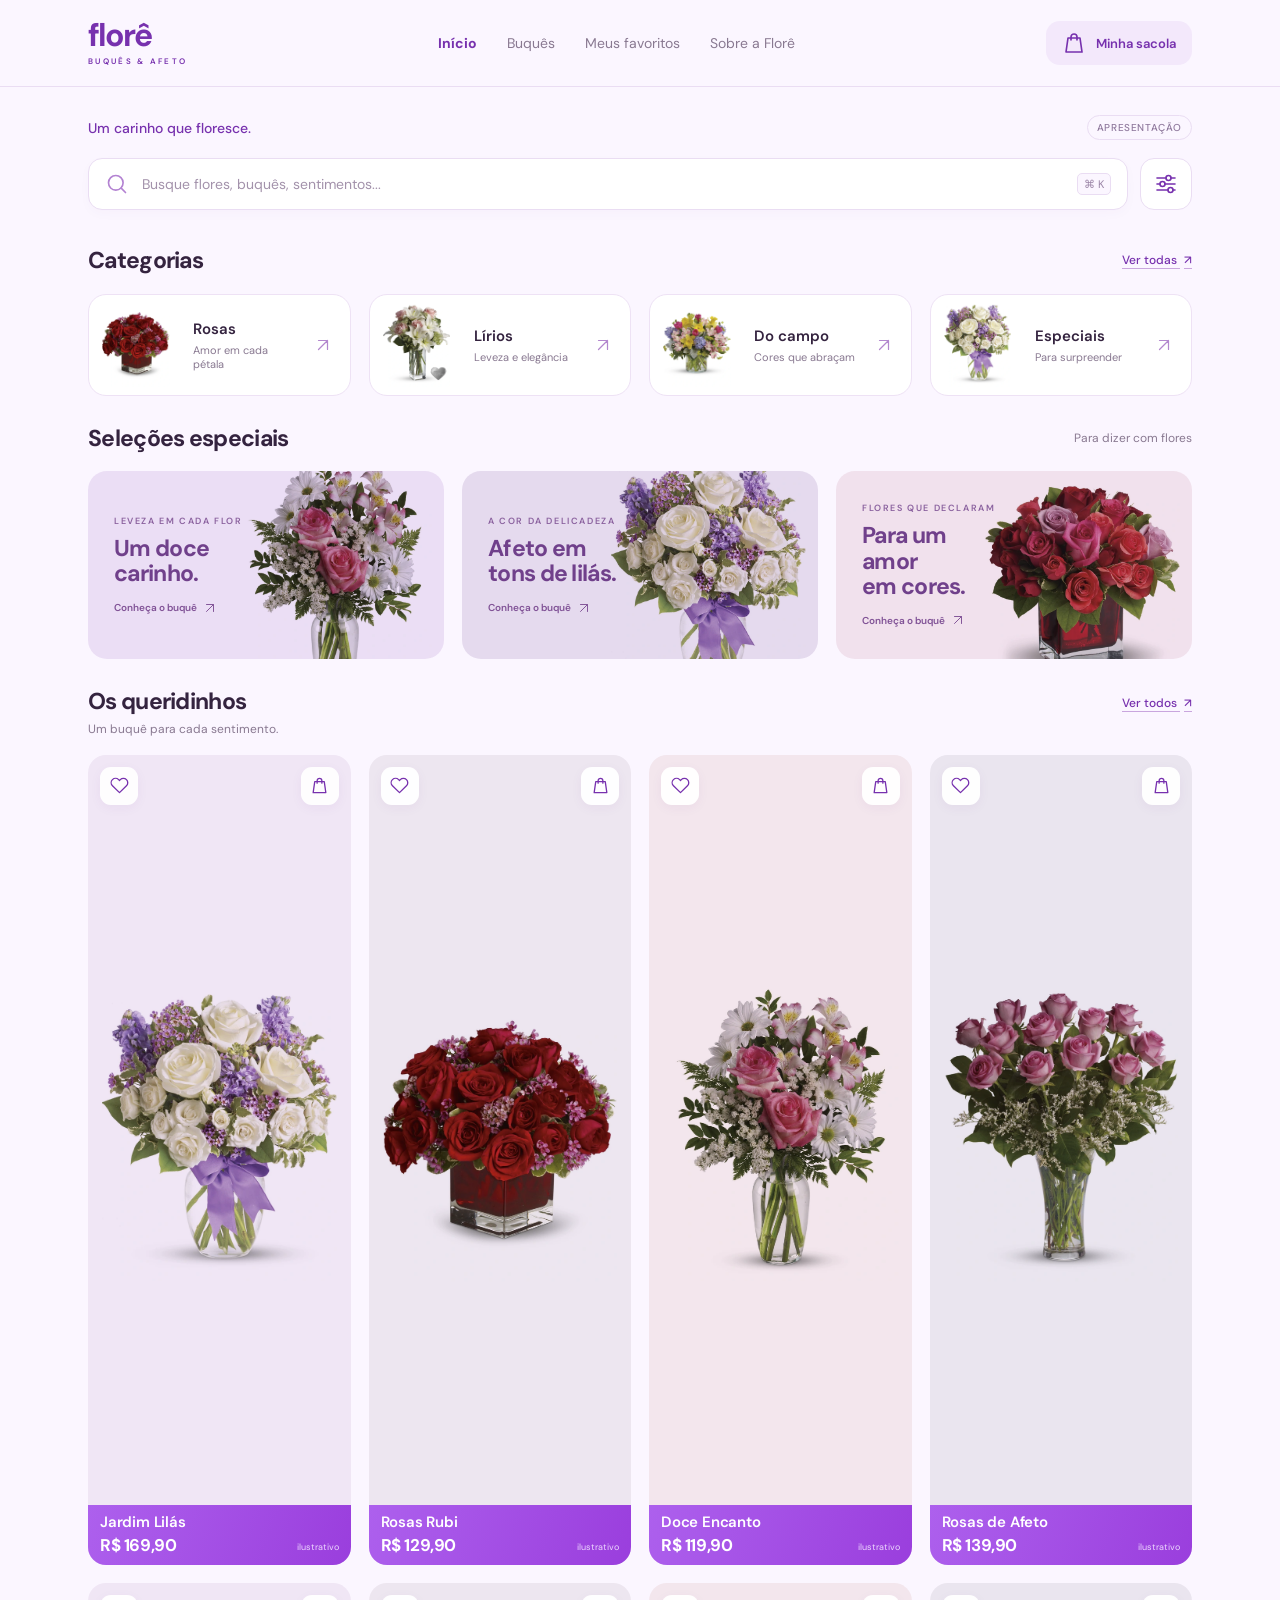
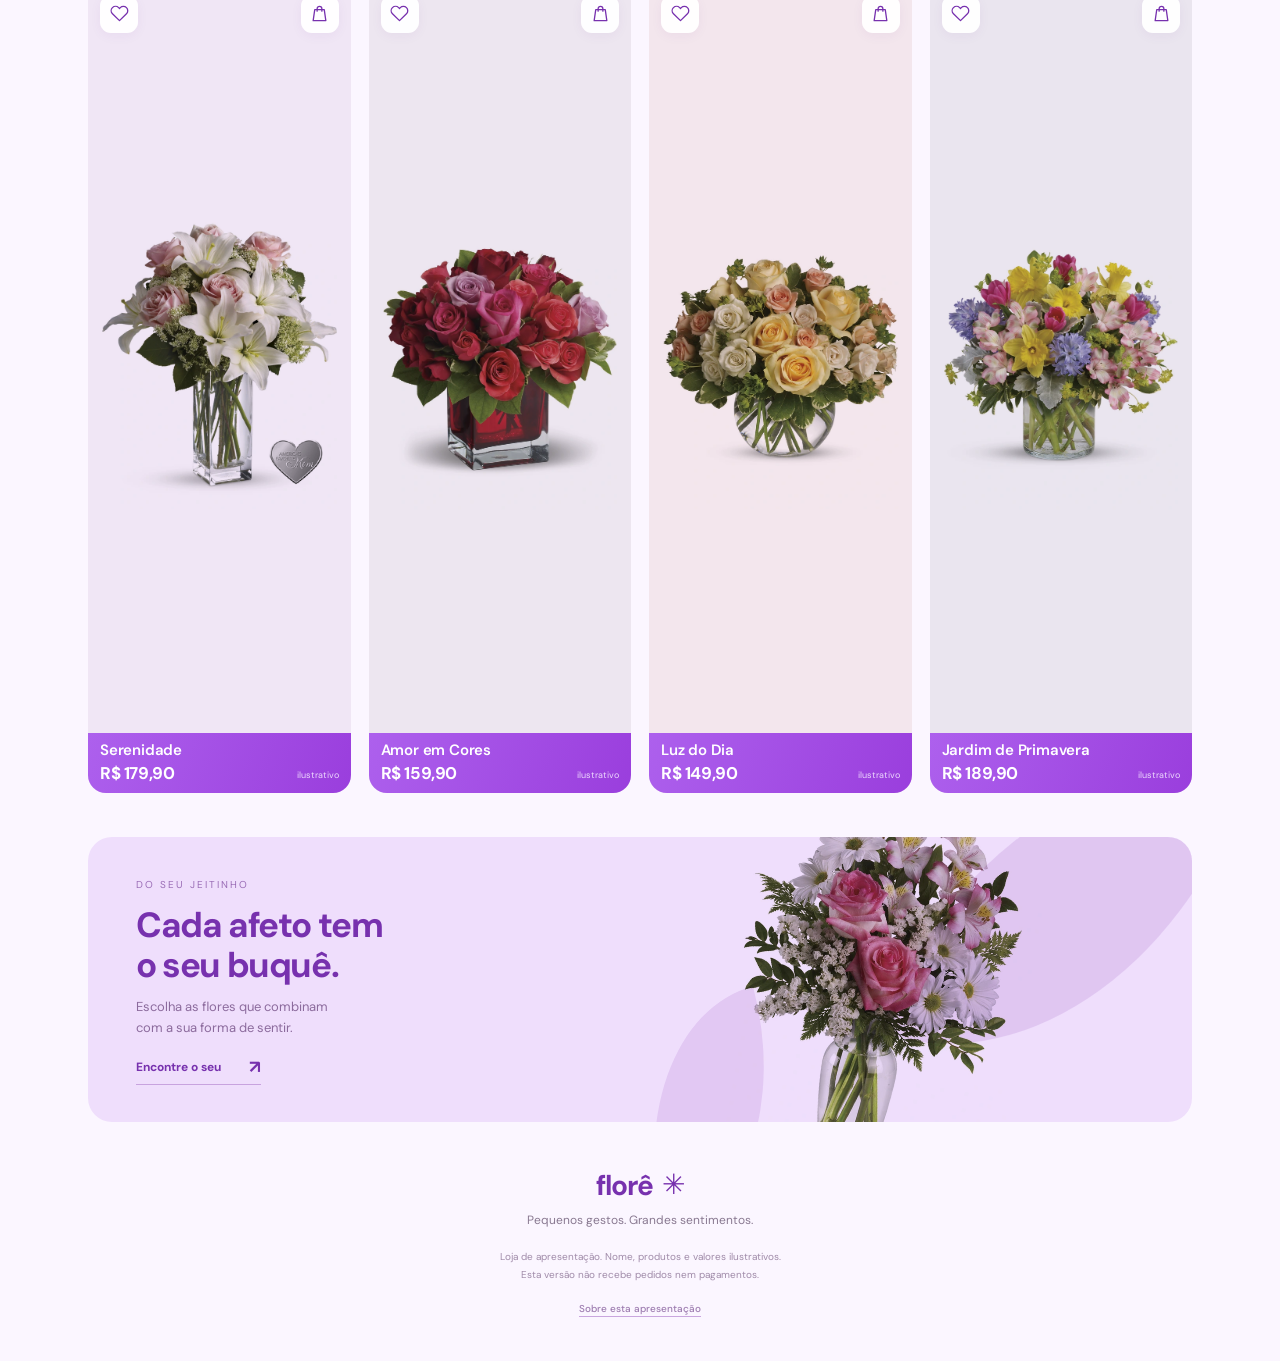
==== commit c20eef3e: "Improve bouquet photos, compact product cards and simplify header logo" ====
--- a/flore-buques/index.html
+++ b/flore-buques/index.html
@@ -9,20 +9,19 @@
   <meta property="og:title" content="Florê Buquês — um carinho que floresce">
   <meta property="og:description" content="Conheça a nossa coleção de buquês. Catálogo de apresentação.">
   <meta property="og:type" content="website">
-  <meta property="og:image" content="https://carloszw45.github.io/prototipos-sites/flore-buques/assets/jardim-lilas.webp">
+  <meta property="og:image" content="https://carloszw45.github.io/prototipos-sites/flore-buques/assets/jardim-lilas-v2-hd.webp">
   <title>Florê Buquês — um carinho que floresce</title>
   <link rel="icon" href="./assets/flore.svg" type="image/svg+xml">
   <link rel="preload" href="./assets/dm-sans.ttf" as="font" type="font/ttf" crossorigin>
-  <link rel="stylesheet" href="./style.css">
-  <script defer src="./store.js"></script>
-  <script defer src="./app.js"></script>
+  <link rel="stylesheet" href="./style.css?v=2">
+  <script defer src="./store.js?v=2"></script>
+  <script defer src="./app.js?v=2"></script>
 </head>
 <body>
   <a class="skip-link" href="#catalogo">Ir para os buquês</a>
   <header class="site-header">
     <div class="header-inner">
       <a class="brand" href="#inicio" data-view="home" aria-label="Florê Buquês, início">
-        <img src="./assets/flore.svg" width="42" height="42" alt="">
         <span>florê<span class="brand-subtitle">BUQUÊS & AFETO</span></span>
       </a>
       <nav class="desktop-nav" aria-label="Navegação principal">
@@ -64,7 +63,7 @@
 
     <section class="custom-banner home-section" aria-labelledby="custom-title">
       <div class="custom-copy"><span class="eyebrow">DO SEU JEITINHO</span><h2 id="custom-title">Cada afeto tem<br>o seu buquê.</h2><p>Escolha as flores que combinam<br>com a sua forma de sentir.</p><button class="banner-link" data-action="all">Encontre o seu <span aria-hidden="true">↗</span></button></div>
-      <img src="./assets/doce-encanto.webp" alt="Buquê delicado com rosas cor-de-rosa e flores brancas" width="368" height="460" loading="lazy">
+      <img src="./assets/doce-encanto-v2.webp" srcset="./assets/doce-encanto-v2.webp 600w, ./assets/doce-encanto-v2-hd.webp 1200w" sizes="(max-width:700px) 60vw, 550px" alt="Buquê delicado com rosas cor-de-rosa e flores brancas" width="600" height="750" loading="lazy">
       <span class="banner-petal petal-one" aria-hidden="true"></span><span class="banner-petal petal-two" aria-hidden="true"></span>
     </section>
 
--- a/flore-buques/style.css
+++ b/flore-buques/style.css
@@ -4,10 +4,10 @@
 @font-face{font-family:"DM Sans";src:url("./assets/dm-sans-700.ttf") format("truetype");font-style:normal;font-weight:700;font-display:swap}
 :root{--purple:#9e3fe5;--purple-dark:#7731ae;--purple-light:#b66cec;--ink:#34233f;--muted:#897991;--paper:#fbf6ff;--line:#eaddf3;--panel:#f3e8fb;--white:#fff;--font:"DM Sans",Arial,sans-serif}
 *{box-sizing:border-box}html{scroll-behavior:smooth;scroll-padding-top:110px}body{margin:0;background:var(--paper);color:var(--ink);font-family:var(--font);-webkit-font-smoothing:antialiased;font-size:15px}body.modal-open{overflow:hidden}button,input,select,textarea{font:inherit}button,a,input,select,textarea{-webkit-tap-highlight-color:transparent}button{border:0;cursor:pointer;color:inherit}button{touch-action:manipulation}a{color:inherit;text-decoration:none}button:disabled{opacity:.45;cursor:default}button:focus-visible,a:focus-visible,input:focus-visible,select:focus-visible,textarea:focus-visible{outline:3px solid #6e2aa7;outline-offset:4px}button,input,textarea,select{border-radius:0}input,textarea,select{min-width:0}svg{width:24px;height:24px;display:block;flex-shrink:0}img{display:block;max-width:100%}[hidden]{display:none!important}h1,h2,h3,p{margin:0}h1,h2{font-size:23px;line-height:1.25;font-weight:700;letter-spacing:-.7px}button{background:none}.icon-button{display:inline-flex;align-items:center;justify-content:center;min-width:44px;min-height:44px}.skip-link{position:fixed;top:12px;left:20px;transform:translateY(-160%);z-index:50;background:var(--white);padding:12px;border-radius:10px}.skip-link:focus{transform:none}
-.site-header{position:sticky;top:0;z-index:20;background:rgba(251,246,255,.95);border-bottom:1px solid var(--line);backdrop-filter:blur(16px)}.header-inner{max-width:1160px;padding:21px 28px;display:flex;align-items:center;justify-content:space-between;margin:auto;gap:22px}.brand{display:flex;gap:10px;align-items:center;color:var(--purple-dark)}.brand>span{font-size:32px;letter-spacing:-2px;font-weight:700;line-height:.9}.brand-subtitle{display:block;font-size:8px;font-weight:600;letter-spacing:2.3px;margin-top:8px}.desktop-nav{display:flex;gap:30px;align-items:center}.nav-link{padding:10px 0;font-size:14px;color:var(--muted);transition:color .2s}.nav-link:hover,.nav-link.is-active{color:var(--purple-dark)}.nav-link.is-active{font-weight:700}.header-cart{position:relative;gap:10px;padding:10px 16px;background:var(--panel);border-radius:14px;color:var(--purple-dark)}.desktop-cart-text{font-size:13px;font-weight:600}.cart-count{display:grid;place-items:center;min-width:21px;height:21px;padding:0 4px;border-radius:20px;background:var(--purple);color:white;font-size:11px;font-weight:700}.storefront{max-width:1160px;margin:auto;padding:28px 28px 0}.welcome-line{display:flex;justify-content:space-between;align-items:center;margin-bottom:18px;color:var(--purple-dark);font-weight:500;font-size:14px}.demo-tag{font-size:10px;color:#8f799d;letter-spacing:.6px;text-transform:uppercase;border:1px solid var(--line);border-radius:20px;padding:5px 9px}.search-row{display:flex;gap:12px;margin-bottom:34px}.search-field{display:flex;align-items:center;background:white;border:1px solid var(--line);box-shadow:0 4px 12px #6a388006;border-radius:14px;padding:0 16px;gap:11px;min-height:52px;flex:1;color:#b382d2}.search-field input{width:100%;height:50px;border:0;outline:0;background:transparent;font-size:14px;color:var(--ink)}.search-field input::placeholder{color:#a392ab}.search-field kbd{white-space:nowrap;font:11px var(--font);background:var(--paper);border:1px solid var(--line);border-radius:5px;padding:3px 6px;color:#9b85a7}.filter-button{background:white;color:var(--purple-dark);width:52px;border-radius:14px;border:1px solid var(--line);flex-shrink:0}.filter-button.has-filter{background:var(--purple);color:white}.section-heading{display:flex;align-items:center;justify-content:space-between;gap:14px;margin-bottom:18px}.text-link{font-size:12px;font-weight:500;color:var(--purple-dark);padding:7px 0;text-decoration:underline;text-decoration-color:#c9a6de;text-underline-offset:4px;white-space:nowrap;min-height:32px}.text-link>span{margin-left:4px;text-decoration:none}.heading-note{font-size:12px;color:var(--muted)}.categories-section{margin-bottom:34px}.category-track{display:grid;grid-template-columns:repeat(4,minmax(0,1fr));gap:18px}.category-card{display:flex;align-items:center;gap:18px;padding:12px 18px 12px 8px;text-align:left;background:var(--white);border:1px solid #eee2f5;border-radius:18px;position:relative;overflow:hidden;transition:transform .2s,border-color .2s}.category-card:hover{transform:translateY(-3px);border-color:#c297e2}.category-card.is-selected{outline:2px solid var(--purple);outline-offset:2px}.category-image{height:84px;width:78px;flex-shrink:0;overflow:hidden;background:white;border-radius:12px}.category-image img{width:100%;height:100%;object-fit:contain;mix-blend-mode:multiply}.category-card strong{font-size:15px;font-weight:600}.category-card small{display:block;font-size:11px;color:var(--muted);margin-top:4px}.category-arrow{margin-left:auto;color:#b388ce}.category-arrow svg{width:18px}.special-section{margin-bottom:36px}.special-track{display:grid;grid-template-columns:repeat(3,minmax(0,1fr));gap:18px}.special-card{position:relative;text-align:left;border-radius:19px;overflow:hidden;isolation:isolate;min-height:188px;background:#ebdef5;transition:transform .25s}.special-card:hover{transform:translateY(-4px)}.special-card:nth-child(2){background:#e5daee}.special-card:nth-child(3){background:#f1e1ed}.special-card img{position:absolute;height:130%;width:66%;object-fit:contain;right:-8px;top:-6%;mix-blend-mode:multiply;z-index:-1;transition:transform .4s}.special-card:hover img{transform:scale(1.05) rotate(2deg)}.special-copy{position:relative;z-index:1;padding:20px;display:flex;align-items:flex-start;flex-direction:column;width:65%}.special-copy>span:first-child{font-size:9px;font-weight:600;letter-spacing:1.6px;text-transform:uppercase;color:#8b629f;margin-bottom:9px}.special-copy strong{font-size:23px;line-height:1.1;color:#70408b;letter-spacing:-.7px;max-width:130px}.special-copy .special-cta{display:flex;gap:6px;align-items:center;font-size:10px;margin-top:14px;color:#805296;font-weight:600}.special-cta svg{width:14px;height:14px}.special-label{display:none}.catalog-section{scroll-margin-top:115px;margin-bottom:38px}.catalog-heading{align-items:flex-start}.catalog-heading p{font-size:12px;color:var(--muted);margin-top:5px}.product-grid{display:grid;grid-template-columns:repeat(4,minmax(0,1fr));gap:24px 20px}.product-card{min-width:0;position:relative;border-radius:18px;overflow:hidden;background:#f0e6f5;transition:transform .25s,box-shadow .25s}.product-card:hover{transform:translateY(-4px);box-shadow:0 12px 25px #70369612}.product-card:nth-child(4n+2){background:#ede6f0}.product-card:nth-child(4n+3){background:#f3e6ed}.product-card:nth-child(4n+4){background:#eae5ef}.product-open{width:100%;padding:0;text-align:left;display:block}.product-image{width:100%;aspect-ratio:1/1.08;padding:10px 14px 0;object-fit:contain;mix-blend-mode:multiply;transition:transform .4s}.product-card:hover .product-image{transform:scale(1.025)}.product-info{position:relative;display:block;background:linear-gradient(110deg,#ad60ed,#9a3edd);color:white;min-height:74px;padding:12px 14px}.product-info strong{display:block;font-size:15px;font-weight:600;line-height:1.25;margin-bottom:5px;letter-spacing:-.2px}.product-info .product-price{font-size:17px;font-weight:700;letter-spacing:-.4px}.product-info .product-note{float:right;font-size:9px;margin-top:7px;color:#edd7fd}.product-action{position:absolute;top:12px;width:38px;height:38px;display:flex;align-items:center;justify-content:center;border-radius:11px;background:rgba(255,255,255,.94);color:var(--purple-dark);box-shadow:0 3px 12px #6131840d;transition:background .2s,color .2s,transform .2s}.product-action svg{width:19px;height:19px}.favorite-button{left:12px}.quick-add{right:12px}.favorite-button.is-favorite{color:var(--purple);background:#f7e8ff}.favorite-button.is-favorite svg{fill:currentColor}.quick-add:hover{background:var(--purple);color:white;transform:scale(1.06)}.active-filters{display:flex;align-items:center;gap:8px;flex-wrap:wrap;margin:-3px 0 18px}.active-filter{display:inline-flex;align-items:center;gap:7px;border:1px solid #d8b9ee;border-radius:30px;padding:7px 11px;font-size:11px;color:var(--purple-dark)}.active-filter svg{width:14px;height:14px}.empty-state{text-align:center;padding:58px 15px;color:var(--muted)}.empty-state>span{display:flex;justify-content:center;margin-bottom:16px;color:#b887d8}.empty-state>span svg{width:52px;height:52px}.empty-state h3{font-size:20px;color:var(--purple-dark);margin-bottom:8px}.empty-state p{font-size:13px;margin-bottom:24px}.primary-button{background:var(--purple);color:white;border-radius:14px;padding:15px 22px;min-height:50px;font-size:14px;font-weight:600;display:inline-flex;align-items:center;justify-content:center;gap:12px;transition:background .2s,transform .2s}.primary-button:hover{background:#8b32cd}.primary-button:active{transform:scale(.98)}.primary-button svg{width:19px;height:19px}.full-width{width:100%}.custom-banner{position:relative;isolation:isolate;overflow:hidden;border-radius:24px;background:#efdefc;display:flex;align-items:center;min-height:285px;padding:36px 48px;margin:44px 0 0}.custom-copy{z-index:1}.eyebrow{font-size:10px;letter-spacing:2px;color:#9a6db6}.custom-copy h2{font-size:35px;line-height:1.13;color:var(--purple-dark);margin:13px 0 12px;letter-spacing:-1.4px}.custom-copy p{font-size:13px;line-height:1.6;color:#8c6b9d}.banner-link{display:flex;align-items:center;gap:28px;color:var(--purple-dark);font-size:12px;font-weight:700;margin-top:16px;padding:0 0 5px;border-bottom:1px solid #c8a3df}.banner-link>span{font-size:18px}.custom-banner>img{position:absolute;height:135%;width:50%;right:4%;bottom:-22%;object-fit:contain;mix-blend-mode:multiply;z-index:-1;transform:rotate(10deg)}.banner-petal{position:absolute;background:#d3b0e882;border-radius:100% 0 100% 0;z-index:-2}.petal-one{width:260px;height:350px;right:0;top:-100px;transform:rotate(20deg)}.petal-two{width:150px;height:220px;right:37%;bottom:-100px;transform:rotate(-15deg);background:#e2c8f3}.site-footer{text-align:center;padding:45px 20px 36px;color:var(--muted)}.footer-brand{display:inline-flex;gap:9px;color:var(--purple-dark);font-weight:700;letter-spacing:-1px;font-size:28px;align-items:center}.footer-brand span{font-size:28px;line-height:1;font-weight:400}.site-footer>p{font-size:12px;margin-top:8px}.site-footer .demo-disclaimer{font-size:10px;line-height:1.8;color:#a08ba9;margin:20px auto 9px}.site-footer .text-link{font-size:10px;color:#9d7cb0}.mobile-nav{display:none}
+.site-header{position:sticky;top:0;z-index:20;background:rgba(251,246,255,.95);border-bottom:1px solid var(--line);backdrop-filter:blur(16px)}.header-inner{max-width:1160px;padding:21px 28px;display:flex;align-items:center;justify-content:space-between;margin:auto;gap:22px}.brand{display:flex;gap:10px;align-items:center;color:var(--purple-dark)}.brand>span{font-size:32px;letter-spacing:-2px;font-weight:700;line-height:.9}.brand-subtitle{display:block;font-size:8px;font-weight:600;letter-spacing:2.3px;margin-top:8px}.desktop-nav{display:flex;gap:30px;align-items:center}.nav-link{padding:10px 0;font-size:14px;color:var(--muted);transition:color .2s}.nav-link:hover,.nav-link.is-active{color:var(--purple-dark)}.nav-link.is-active{font-weight:700}.header-cart{position:relative;gap:10px;padding:10px 16px;background:var(--panel);border-radius:14px;color:var(--purple-dark)}.desktop-cart-text{font-size:13px;font-weight:600}.cart-count{display:grid;place-items:center;min-width:21px;height:21px;padding:0 4px;border-radius:20px;background:var(--purple);color:white;font-size:11px;font-weight:700}.storefront{max-width:1160px;margin:auto;padding:28px 28px 0}.welcome-line{display:flex;justify-content:space-between;align-items:center;margin-bottom:18px;color:var(--purple-dark);font-weight:500;font-size:14px}.demo-tag{font-size:10px;color:#8f799d;letter-spacing:.6px;text-transform:uppercase;border:1px solid var(--line);border-radius:20px;padding:5px 9px}.search-row{display:flex;gap:12px;margin-bottom:34px}.search-field{display:flex;align-items:center;background:white;border:1px solid var(--line);box-shadow:0 4px 12px #6a388006;border-radius:14px;padding:0 16px;gap:11px;min-height:52px;flex:1;color:#b382d2}.search-field input{width:100%;height:50px;border:0;outline:0;background:transparent;font-size:14px;color:var(--ink)}.search-field input::placeholder{color:#a392ab}.search-field kbd{white-space:nowrap;font:11px var(--font);background:var(--paper);border:1px solid var(--line);border-radius:5px;padding:3px 6px;color:#9b85a7}.filter-button{background:white;color:var(--purple-dark);width:52px;border-radius:14px;border:1px solid var(--line);flex-shrink:0}.filter-button.has-filter{background:var(--purple);color:white}.section-heading{display:flex;align-items:center;justify-content:space-between;gap:14px;margin-bottom:18px}.text-link{font-size:12px;font-weight:500;color:var(--purple-dark);padding:7px 0;text-decoration:underline;text-decoration-color:#c9a6de;text-underline-offset:4px;white-space:nowrap;min-height:32px}.text-link>span{margin-left:4px;text-decoration:none}.heading-note{font-size:12px;color:var(--muted)}.categories-section{margin-bottom:28px}.category-track{display:grid;grid-template-columns:repeat(4,minmax(0,1fr));gap:18px}.category-card{display:flex;align-items:center;gap:18px;padding:8px 18px 8px 8px;text-align:left;background:var(--white);border:1px solid #eee2f5;border-radius:18px;position:relative;overflow:hidden;transition:transform .2s,border-color .2s}.category-card:hover{transform:translateY(-3px);border-color:#c297e2}.category-card.is-selected{outline:2px solid var(--purple);outline-offset:2px}.category-image{height:84px;width:78px;flex-shrink:0;overflow:hidden;background:white;border-radius:12px}.category-image img{width:100%;height:100%;object-fit:contain;mix-blend-mode:multiply}.category-card strong{font-size:15px;font-weight:600}.category-card small{display:block;font-size:11px;color:var(--muted);margin-top:4px}.category-arrow{margin-left:auto;color:#b388ce}.category-arrow svg{width:18px}.special-section{margin-bottom:28px}.special-track{display:grid;grid-template-columns:repeat(3,minmax(0,1fr));gap:18px}.special-card{position:relative;text-align:left;border-radius:19px;overflow:hidden;isolation:isolate;min-height:188px;background:#ebdef5;transition:transform .25s}.special-card:hover{transform:translateY(-4px)}.special-card:nth-child(2){background:#e5daee}.special-card:nth-child(3){background:#f1e1ed}.special-card img{position:absolute;height:130%;width:66%;object-fit:contain;right:-8px;top:-6%;mix-blend-mode:multiply;z-index:-1;transition:transform .4s}.special-card:hover img{transform:scale(1.05) rotate(2deg)}.special-copy{position:relative;z-index:1;padding:20px;display:flex;align-items:flex-start;flex-direction:column;width:65%}.special-copy>span:first-child{font-size:9px;font-weight:600;letter-spacing:1.6px;text-transform:uppercase;color:#8b629f;margin-bottom:9px}.special-copy strong{font-size:23px;line-height:1.1;color:#70408b;letter-spacing:-.7px;max-width:130px}.special-copy .special-cta{display:flex;gap:6px;align-items:center;font-size:10px;margin-top:14px;color:#805296;font-weight:600}.special-cta svg{width:14px;height:14px}.special-label{display:none}.catalog-section{scroll-margin-top:115px;margin-bottom:38px}.catalog-heading{align-items:flex-start}.catalog-heading p{font-size:12px;color:var(--muted);margin-top:5px}.product-grid{display:grid;grid-template-columns:repeat(4,minmax(0,1fr));gap:18px 18px}.product-card{min-width:0;position:relative;border-radius:18px;overflow:hidden;background:#f0e6f5;transition:transform .25s,box-shadow .25s}.product-card:hover{transform:translateY(-4px);box-shadow:0 12px 25px #70369612}.product-card:nth-child(4n+2){background:#ede6f0}.product-card:nth-child(4n+3){background:#f3e6ed}.product-card:nth-child(4n+4){background:#eae5ef}.product-open{width:100%;padding:0;text-align:left;display:block}.product-image{width:100%;aspect-ratio:1/1.08;padding:10px 14px 0;object-fit:contain;mix-blend-mode:multiply;transition:transform .4s}.product-card:hover .product-image{transform:scale(1.025)}.product-info{position:relative;display:block;background:linear-gradient(110deg,#ad60ed,#9a3edd);color:white;min-height:60px;padding:8px 12px}.product-info strong{display:block;font-size:15px;font-weight:600;line-height:1.25;margin-bottom:3px;letter-spacing:-.2px}.product-info .product-price{font-size:17px;font-weight:700;letter-spacing:-.4px}.product-info .product-note{float:right;font-size:9px;margin-top:7px;color:#edd7fd}.product-action{position:absolute;top:12px;width:38px;height:38px;display:flex;align-items:center;justify-content:center;border-radius:11px;background:rgba(255,255,255,.94);color:var(--purple-dark);box-shadow:0 3px 12px #6131840d;transition:background .2s,color .2s,transform .2s}.product-action svg{width:19px;height:19px}.favorite-button{left:12px}.quick-add{right:12px}.favorite-button.is-favorite{color:var(--purple);background:#f7e8ff}.favorite-button.is-favorite svg{fill:currentColor}.quick-add:hover{background:var(--purple);color:white;transform:scale(1.06)}.active-filters{display:flex;align-items:center;gap:8px;flex-wrap:wrap;margin:-3px 0 18px}.active-filter{display:inline-flex;align-items:center;gap:7px;border:1px solid #d8b9ee;border-radius:30px;padding:7px 11px;font-size:11px;color:var(--purple-dark)}.active-filter svg{width:14px;height:14px}.empty-state{text-align:center;padding:58px 15px;color:var(--muted)}.empty-state>span{display:flex;justify-content:center;margin-bottom:16px;color:#b887d8}.empty-state>span svg{width:52px;height:52px}.empty-state h3{font-size:20px;color:var(--purple-dark);margin-bottom:8px}.empty-state p{font-size:13px;margin-bottom:24px}.primary-button{background:var(--purple);color:white;border-radius:14px;padding:15px 22px;min-height:50px;font-size:14px;font-weight:600;display:inline-flex;align-items:center;justify-content:center;gap:12px;transition:background .2s,transform .2s}.primary-button:hover{background:#8b32cd}.primary-button:active{transform:scale(.98)}.primary-button svg{width:19px;height:19px}.full-width{width:100%}.custom-banner{position:relative;isolation:isolate;overflow:hidden;border-radius:24px;background:#efdefc;display:flex;align-items:center;min-height:285px;padding:36px 48px;margin:44px 0 0}.custom-copy{z-index:1}.eyebrow{font-size:10px;letter-spacing:2px;color:#9a6db6}.custom-copy h2{font-size:35px;line-height:1.13;color:var(--purple-dark);margin:13px 0 12px;letter-spacing:-1.4px}.custom-copy p{font-size:13px;line-height:1.6;color:#8c6b9d}.banner-link{display:flex;align-items:center;gap:28px;color:var(--purple-dark);font-size:12px;font-weight:700;margin-top:16px;padding:0 0 5px;border-bottom:1px solid #c8a3df}.banner-link>span{font-size:18px}.custom-banner>img{position:absolute;height:135%;width:50%;right:4%;bottom:-22%;object-fit:contain;mix-blend-mode:multiply;z-index:-1;transform:rotate(10deg)}.banner-petal{position:absolute;background:#d3b0e882;border-radius:100% 0 100% 0;z-index:-2}.petal-one{width:260px;height:350px;right:0;top:-100px;transform:rotate(20deg)}.petal-two{width:150px;height:220px;right:37%;bottom:-100px;transform:rotate(-15deg);background:#e2c8f3}.site-footer{text-align:center;padding:45px 20px 36px;color:var(--muted)}.footer-brand{display:inline-flex;gap:9px;color:var(--purple-dark);font-weight:700;letter-spacing:-1px;font-size:28px;align-items:center}.footer-brand span{font-size:28px;line-height:1;font-weight:400}.site-footer>p{font-size:12px;margin-top:8px}.site-footer .demo-disclaimer{font-size:10px;line-height:1.8;color:#a08ba9;margin:20px auto 9px}.site-footer .text-link{font-size:10px;color:#9d7cb0}.mobile-nav{display:none}
 dialog{border:0;padding:0;color:var(--ink);background:var(--paper);box-shadow:0 24px 100px #3a164b40;overscroll-behavior:contain}dialog::backdrop{background:#2f163958;backdrop-filter:blur(6px)}dialog[open]{animation:dialog-in .25s ease-out}.dialog-header{display:flex;align-items:center;justify-content:space-between;gap:12px;padding:20px 22px;flex-shrink:0}.dialog-header h2{font-size:20px;color:var(--purple-dark);letter-spacing:-.5px}.back-button{color:var(--purple);background:var(--panel);border-radius:50%;min-width:34px;min-height:34px;width:34px;height:34px}.back-button svg{width:19px;height:19px}.product-dialog{width:min(850px,calc(100% - 40px));max-width:none;max-height:92svh;border-radius:30px;overflow:auto}.detail-header{position:absolute;top:0;left:0;width:48%;z-index:2}.detail-header h2{font-size:16px}.detail-header>.icon-button:last-child{color:var(--purple);min-width:34px;min-height:34px}.detail-layout{display:grid;grid-template-columns:48% 52%}.detail-visual{background:#f1e5fa;display:flex;align-items:center;justify-content:center;padding:75px 25px 35px;position:relative;min-height:530px}.detail-image{width:100%;max-height:440px;object-fit:contain;mix-blend-mode:multiply}.photo-dots{position:absolute;bottom:23px;display:flex;gap:6px}.photo-dots span{width:6px;height:6px;background:#dec7ef;border-radius:50%}.photo-dots span:first-child{background:var(--purple)}.detail-panel{background:linear-gradient(145deg,#b66fee 0%,#9c3de2 85%);padding:36px 28px 25px;color:white;display:flex;flex-direction:column}.detail-eyebrow{font-size:10px;letter-spacing:1.7px;margin-bottom:9px;opacity:.8}.detail-panel h3{font-size:28px;line-height:1.13;letter-spacing:-.8px;font-weight:600}.detail-subtitle{color:#f0dbff;font-size:12px;margin:8px 0 25px}.detail-panel h4{font-size:14px;font-weight:600;margin:0 0 8px}.detail-description{font-size:12px;line-height:1.7;color:#f5e6ff;margin-bottom:22px}.composition{display:grid;grid-template-columns:repeat(3,minmax(0,1fr));gap:7px;margin:0 0 25px;padding:0;list-style:none}.composition li{text-align:center;background:#ffffff1a;border:1px solid #ffffff25;border-radius:10px;padding:11px 4px 9px;font-size:9px;color:#f7edff;line-height:1.3}.composition .flower-glyph{display:block;margin:auto auto 7px;width:27px;height:27px;border-radius:50%;background:#f8edff;color:var(--purple);font-size:20px;line-height:27px}.detail-bottom{display:flex;align-items:center;justify-content:space-between;margin-top:auto;margin-bottom:18px;gap:15px}.detail-price{font-size:23px;letter-spacing:-.7px;font-weight:700}.quantity-control{display:inline-flex;align-items:center;gap:10px}.quantity-control button{width:32px;height:32px;border-radius:50%;border:1px solid #d9b6ee;background:white;color:var(--purple);display:flex;align-items:center;justify-content:center}.quantity-control svg{height:14px;width:14px}.quantity-control output{font-size:15px;min-width:20px;text-align:center;font-weight:600;color:var(--purple-dark);font-variant-numeric:tabular-nums}.detail-panel .quantity-control button{width:32px;height:32px;background:#ffffff12;color:white;border-color:#e2bef8}.detail-panel .quantity-control output{color:white}.detail-panel .detail-add{background:white;color:var(--purple-dark);min-height:52px}.detail-panel .detail-add:hover{background:#f5eaff}.detail-panel .detail-fine-print{font-size:9px;color:#f1daff;text-align:center;margin-top:12px;line-height:1.5}.cart-dialog{position:fixed;inset:0 0 0 auto;margin:0;width:min(470px,100%);max-width:100%;height:100%;height:100dvh;max-height:100%;border-radius:28px 0 0 28px;overflow:hidden}.cart-dialog[open]{display:flex;flex-direction:column;animation:cart-in .3s ease-out}.dialog-count{font-size:11px;color:var(--muted);min-width:34px;text-align:right}.cart-view{display:flex;flex-direction:column;min-height:0;flex:1}.cart-items{overflow:auto;flex:1;padding:0 24px}.cart-item{display:flex;gap:14px;padding:20px 0;border-bottom:1px solid #dfcee9}.cart-item-image{width:99px;min-width:99px;height:115px;object-fit:contain;mix-blend-mode:multiply;background:white;border-radius:14px;padding:3px}.cart-item-content{flex:1;min-width:0;position:relative}.cart-item-content h3{font-size:16px;font-weight:700;color:var(--purple-dark);padding-right:25px;margin-top:5px;line-height:1.2;letter-spacing:-.3px}.cart-item-content p{font-size:10px;line-height:1.5;color:var(--muted);margin-top:5px;padding-right:15px}.remove-item{position:absolute;right:-6px;top:-3px;width:32px;height:32px;display:grid;place-items:center;color:#b18bc5}.remove-item:hover{color:#b33865}.remove-item svg{width:16px;height:16px}.cart-item-bottom{display:flex;align-items:center;justify-content:space-between;gap:6px;margin-top:12px}.cart-item-bottom .quantity-control{gap:5px}.cart-item-bottom .quantity-control button{width:32px;height:32px;background:transparent}.cart-item-bottom .quantity-control button:last-child{background:var(--purple);color:white;border-color:var(--purple)}.cart-item-bottom .quantity-control output{font-size:13px;min-width:18px}.cart-line-price{font-size:15px;color:var(--purple-dark);font-weight:700;white-space:nowrap;letter-spacing:-.5px}.cart-footer{padding:18px 24px max(22px,env(safe-area-inset-bottom));background:var(--paper);border-top:1px solid var(--line);box-shadow:0 -8px 20px #8a419405}.cart-summary-row{display:flex;justify-content:space-between;align-items:center;margin-bottom:8px;font-size:12px;color:var(--muted)}.cart-summary-row.total{font-size:17px;color:var(--purple-dark);font-weight:700;margin:18px 0}.cart-footer .primary-button{font-size:15px}.cart-footer-note{font-size:9px;text-align:center;color:#a18ba9;margin-top:10px}.cart-items .empty-state{padding-top:90px}.checkout-view{overflow:auto;padding:6px 25px 25px}.checkout-back{margin-bottom:18px}.checkout-intro{font-size:22px;font-weight:600;color:var(--purple-dark);margin-bottom:22px;letter-spacing:-.6px}form label{display:block;font-size:12px;font-weight:500;color:#78558c;margin-bottom:17px}form label input,form label select,form label textarea{display:block;width:100%;margin-top:8px;border:1px solid #e2cfee;background:white;min-height:48px;border-radius:11px;padding:12px 13px;color:var(--ink);outline:0;font-size:14px}form label textarea{resize:vertical;min-height:90px}form label input:focus,form label select:focus,form label textarea:focus{border-color:#b266df;box-shadow:0 0 0 3px #bd8fdd1a}form input::placeholder,form textarea::placeholder{color:#b3a1bd;font-size:12px}.optional{font-size:10px;font-weight:400;color:#aa93b5}.checkout-total{display:flex;justify-content:space-between;font-size:13px;margin:24px 0 18px;color:var(--purple-dark)}.checkout-demo{font-size:10px;line-height:1.7;text-align:center;margin:13px 0;color:#a18bab}.order-view{overflow:auto;padding:20px 26px 32px}.order-check{width:64px;height:64px;border-radius:50%;background:#ead6f9;color:var(--purple);display:grid;place-items:center;margin:5px auto 20px}.order-check svg{width:30px;height:30px}.order-view>h3{text-align:center;font-size:24px;color:var(--purple-dark);letter-spacing:-.7px}.order-view>p{font-size:12px;color:var(--muted);text-align:center;line-height:1.8;margin:12px 0 24px}.order-summary{padding:18px;border:1px solid #e2cfee;border-radius:16px;background:white;margin:20px 0}.order-summary p{font-size:12px;line-height:1.7;color:#8c719a;margin-bottom:12px;white-space:pre-line}.order-summary ul{list-style:none;padding:12px 0 15px;margin:0;border-top:1px solid var(--line);border-bottom:1px solid var(--line)}.order-summary li{display:flex;justify-content:space-between;gap:15px;font-size:12px;margin:8px 0}.order-summary .order-subtotal{display:flex;justify-content:space-between;font-size:14px;font-weight:700;color:var(--purple-dark);margin:15px 0 5px}.order-view>.text-link{display:block;margin:15px auto 0}.small-dialog{width:min(420px,calc(100% - 32px));max-width:none;border-radius:24px;max-height:90svh}.small-dialog .dialog-header{padding:21px 23px}.small-dialog .dialog-header h2{font-size:18px}.small-dialog .dialog-header .icon-button{color:var(--purple);min-width:30px;min-height:30px}.small-dialog .dialog-header .icon-button svg{width:20px;height:20px}.filter-form{padding:0 24px 25px}.about-dialog>img{margin:5px auto 20px}.about-dialog>p{font-size:13px;color:#8b729a;line-height:1.8;margin:0 25px 17px}.about-dialog>.primary-button{width:calc(100% - 50px);margin:8px 25px 25px}.toast{position:fixed;bottom:30px;left:50%;z-index:100;transform:translate(-50%,20px);background:#64318b;color:white;padding:13px 22px;border-radius:15px;box-shadow:0 8px 30px #44205225;opacity:0;pointer-events:none;font-size:13px;max-width:calc(100% - 40px);width:max-content;text-align:center;transition:opacity .2s,transform .2s}.toast.is-visible{opacity:1;transform:translate(-50%,0)}.noscript-note{font-size:14px;color:var(--purple-dark);padding:20px;text-align:center}@keyframes dialog-in{from{opacity:0;transform:translateY(10px)}to{opacity:1;transform:none}}@keyframes cart-in{from{transform:translateX(100%)}to{transform:none}}
-@media(min-width:1500px){.storefront{padding-top:34px}.search-row{margin-bottom:40px}.special-card{min-height:205px}.product-grid{gap:25px}.product-image{aspect-ratio:1/1.03}}
-@media(max-width:900px) and (min-width:701px){.desktop-nav{gap:20px}.header-inner,.storefront{padding-left:24px;padding-right:24px}.desktop-cart-text{display:none}.category-card{gap:5px;padding-right:8px}.category-image{width:57px}.category-card strong{font-size:13px}.category-card small,.category-arrow{display:none}.special-card{min-height:165px}.special-copy{padding:16px}.special-copy strong{font-size:20px}.product-grid{gap:16px}.product-info{padding:11px}.product-info strong{font-size:13px}.product-info .product-note{display:none}.product-action{width:32px;height:32px;top:9px}.favorite-button{left:9px}.quick-add{right:9px}.product-image{padding:8px 7px 0}}
-@media(max-width:700px){html{scroll-padding-top:90px}body{background:#faf2ff;font-size:14px}.site-header{background:#faf2fff2;border-bottom:0}.header-inner{padding:16px 20px 12px;gap:10px}.brand{gap:8px}.brand>img{width:35px;height:35px}.brand>span{font-size:28px}.brand-subtitle{font-size:7px;letter-spacing:1.8px;margin-top:7px}.desktop-nav,.desktop-cart-text{display:none}.header-cart{padding:0;background:#f0e2f9;border-radius:12px;width:42px;height:42px;min-width:42px;min-height:42px}.header-cart svg{width:21px;height:21px}.header-cart .cart-count{position:absolute;top:-4px;right:-4px;min-width:18px;height:18px;font-size:9px;border:2px solid var(--paper)}.storefront{padding:7px 20px 0;max-width:540px}.welcome-line{margin-bottom:16px;font-size:11px;color:#9a72ae;font-weight:400}.demo-tag{font-size:8px;padding:3px 7px;letter-spacing:.5px}.search-row{gap:9px;margin-bottom:27px}.search-field{border-radius:12px;min-height:44px;padding:0 12px;gap:8px;border-color:#eee0f6;box-shadow:0 3px 12px #793a9810}.search-field svg{width:18px;height:18px}.search-field input{font-size:11px;height:44px}.search-field input::placeholder{font-size:11px}.search-field kbd{display:none}.filter-button{width:44px;min-width:44px;min-height:44px;border-radius:12px;box-shadow:0 3px 12px #793a980d}.filter-button svg{width:21px;height:21px}.section-heading{margin-bottom:14px;gap:10px}h1,h2{font-size:21px;letter-spacing:-.6px}.text-link{font-size:10px;min-height:30px}.text-link>span{margin-left:2px}.heading-note{display:none}.categories-section{margin-bottom:27px}.category-track{gap:10px;grid-template-columns:repeat(4,minmax(0,1fr))}.category-card{padding:0;display:block;background:#fff;border:0;border-radius:12px;overflow:hidden;box-shadow:0 3px 8px #a264bd08}.category-card:hover{transform:none}.category-image{height:auto;aspect-ratio:1/.99;width:100%;border-radius:0;padding:4px 5px 0}.category-image img{height:100%;width:100%;object-fit:contain}.category-card strong{font-size:10px;letter-spacing:-.1px;display:block;text-align:center;background:linear-gradient(110deg,#b367ef,#a049e3);padding:6px 2px;color:white;font-weight:500;min-height:25px;line-height:1.25}.category-card small,.category-arrow{display:none}.special-section{margin-bottom:29px}.special-track{display:grid;grid-auto-flow:column;grid-auto-columns:43%;grid-template-columns:none;gap:11px;overflow-x:auto;padding:0 20px 6px 0;margin-right:-20px;scroll-snap-type:x mandatory;scrollbar-width:none}.special-track::-webkit-scrollbar{display:none}.special-card{min-height:0;aspect-ratio:1.42;border-radius:12px;scroll-snap-align:start}.special-card img{width:100%;height:120%;right:0;top:-12%}.special-card:nth-child(1){background:#e8dfec}.special-card:nth-child(2){background:#e8def1}.special-card:nth-child(3){background:#f1e3ef}.special-copy{display:none}.special-label{display:block;position:absolute;bottom:5px;left:5px;right:5px;background:#a94be4ed;color:white;font-size:10px;line-height:1.25;font-weight:500;text-align:center;padding:5px 2px;border-radius:5px;letter-spacing:-.2px}.catalog-section{margin-bottom:29px;scroll-margin-top:100px}.catalog-heading{align-items:center;margin-bottom:14px}.catalog-heading p{display:none}.product-grid{grid-template-columns:repeat(2,minmax(0,1fr));gap:15px 13px}.product-card{border-radius:13px}.product-image{aspect-ratio:1/1.04;padding:8px 8px 0}.product-info{min-height:61px;padding:9px 10px 8px;background:linear-gradient(110deg,#b162ec,#a24ae3)}.product-info strong{font-size:12px;letter-spacing:-.2px;line-height:1.2;margin-bottom:5px;white-space:nowrap;overflow:hidden;text-overflow:ellipsis}.product-info .product-price{font-size:15px;line-height:1.2}.product-info .product-note{font-size:7px;margin-top:6px}.product-action{top:7px;width:38px;height:38px;border-radius:9px}.product-action svg{width:17px;height:17px}.favorite-button{left:7px}.quick-add{right:7px}.active-filters{margin:0 0 16px}.active-filter{font-size:10px}.custom-banner{margin-top:30px;min-height:230px;padding:24px 22px;border-radius:19px}.custom-copy .eyebrow{font-size:8px;letter-spacing:1.3px}.custom-copy h2{font-size:26px;letter-spacing:-.9px;margin:10px 0}.custom-copy p{font-size:10px}.banner-link{font-size:10px;gap:20px;margin-top:12px}.banner-link>span{font-size:15px}.custom-banner>img{height:113%;width:59%;right:-8%;bottom:-15%;transform:rotate(9deg)}.petal-one{width:160px;height:250px;right:-70px;top:-50px}.petal-two{right:12%;width:120px;height:180px}.site-footer{padding:34px 0 125px}.footer-brand{font-size:26px}.site-footer>p{font-size:10px}.site-footer .demo-disclaimer{font-size:9px;margin-top:18px;line-height:1.8}.site-footer .text-link{font-size:9px}.mobile-nav{display:flex;position:fixed;bottom:0;left:50%;transform:translateX(-50%);width:100%;max-width:540px;border-radius:22px 22px 0 0;background:linear-gradient(110deg,#a849eb,#9637db);box-shadow:0 -5px 25px #9957bc18;padding:9px 10px max(9px,env(safe-area-inset-bottom));z-index:25;justify-content:space-around;min-height:72px}.mobile-nav-item{position:relative;color:#eed2ff;display:flex;flex-direction:column;align-items:center;gap:3px;padding:0;min-width:48px;min-height:51px;justify-content:center}.mobile-nav-item>span:last-child:not(.nav-badge){font-size:8px;line-height:1.25}.mobile-nav .nav-icon{width:32px;height:32px;display:grid;place-items:center;border-radius:50%;transition:background .2s,color .2s}.mobile-nav .nav-icon svg{width:24px;height:24px}.mobile-nav-item.is-active{color:white}.mobile-nav-item.is-active .nav-icon{background:#fff4ff;color:#a144e6;box-shadow:0 2px 9px #5810881a}.nav-badge{position:absolute;top:0;right:4px;border-radius:20px;min-width:15px;height:15px;background:white;color:var(--purple-dark);font-size:9px;display:grid;place-items:center;font-weight:700}.product-dialog{width:calc(100% - 26px);max-width:430px;max-height:94svh;border-radius:25px}.detail-layout{grid-template-columns:1fr}.detail-header{width:100%;padding:18px 19px;position:absolute}.detail-header h2{font-size:16px}.detail-visual{min-height:0;height:335px;padding:60px 28px 25px}.detail-image{height:100%;max-height:270px;width:100%}.photo-dots{bottom:16px;gap:5px}.photo-dots span{width:5px;height:5px}.detail-panel{padding:23px 21px 20px;border-radius:21px 21px 0 0;margin-top:-5px;z-index:1}.detail-eyebrow{font-size:8px;letter-spacing:1.5px;margin-bottom:6px}.detail-panel h3{font-size:24px}.detail-subtitle{font-size:10px;margin:6px 0 17px}.detail-panel h4{font-size:12px;margin-bottom:5px}.detail-description{font-size:11px;margin-bottom:17px;line-height:1.6}.composition{gap:8px;margin-bottom:19px}.composition li{font-size:9px;padding:8px 3px 7px;border-radius:8px}.composition .flower-glyph{width:24px;height:24px;line-height:24px;font-size:18px;margin-bottom:5px}.detail-bottom{margin-bottom:15px}.detail-price{font-size:22px}.detail-panel .detail-add{min-height:47px;font-size:13px;border-radius:13px}.detail-panel .detail-fine-print{font-size:8px;margin-top:10px}.toast{bottom:88px;font-size:12px;padding:13px 18px;border-radius:13px}.cart-dialog{border-radius:24px 0 0 24px}.cart-dialog .dialog-header{padding:19px 20px}.cart-items{padding:0 20px}.cart-item{gap:13px;padding:20px 0}.cart-item-image{width:92px;min-width:92px;height:112px;border-radius:13px}.cart-item-content h3{font-size:15px}.cart-item-content p{font-size:9px}.cart-item-bottom{margin-top:13px}.cart-line-price{font-size:14px}.cart-item-bottom .quantity-control{gap:4px}.cart-item-bottom .quantity-control button{width:25px;height:25px}.cart-footer{padding:16px 20px max(20px,env(safe-area-inset-bottom))}.cart-footer .primary-button{border-radius:14px;min-height:50px;font-size:14px}.cart-summary-row{font-size:11px}.cart-summary-row.total{font-size:16px;margin:15px 0}.cart-footer-note{font-size:8px}.checkout-intro{font-size:21px}.checkout-view{padding:0 21px 25px}.empty-state{padding:45px 10px}.empty-state h3{font-size:18px}.empty-state p{font-size:12px}.empty-state .primary-button{font-size:12px;padding:13px 18px}.order-view{padding:12px 21px 28px}}
-@media(max-width:359px){.header-inner{padding-left:16px;padding-right:16px}.storefront{padding-left:16px;padding-right:16px}.category-track{gap:7px}.category-card strong{font-size:9px}.product-grid{gap:12px 10px}.product-info{padding:8px}.product-info strong{font-size:11px}.product-info .product-price{font-size:14px}.product-info .product-note{display:none}.product-action{width:30px;height:30px}.special-track{margin-right:-16px}.cart-item-image{width:76px;min-width:76px;height:100px}.cart-items{padding:0 16px}.cart-item{gap:10px}.cart-line-price{font-size:12px}.cart-item-content h3{font-size:14px}.custom-banner{padding:23px 18px}.custom-copy h2{font-size:24px}.custom-copy p{font-size:9px}}
+@media(min-width:1500px){.storefront{padding-top:34px}.search-row{margin-bottom:40px}.special-card{min-height:205px}.product-grid{gap:18px}.product-image{aspect-ratio:1/1.03}}
+@media(max-width:900px) and (min-width:701px){.desktop-nav{gap:20px}.header-inner,.storefront{padding-left:24px;padding-right:24px}.desktop-cart-text{display:none}.category-card{gap:5px;padding-right:8px}.category-image{width:57px}.category-card strong{font-size:13px}.category-card small,.category-arrow{display:none}.special-card{min-height:165px}.special-copy{padding:16px}.special-copy strong{font-size:20px}.product-grid{gap:12px}.product-info{padding:8px 10px}.product-info strong{font-size:13px}.product-info .product-note{display:none}.product-action{width:32px;height:32px;top:9px}.favorite-button{left:9px}.quick-add{right:9px}.product-image{padding:8px 7px 0}}
+@media(max-width:700px){html{scroll-padding-top:90px}body{background:#faf2ff;font-size:14px}.site-header{background:#faf2fff2;border-bottom:0}.header-inner{padding:16px 20px 12px;gap:10px}.brand{gap:8px}.brand>span{font-size:28px}.brand-subtitle{font-size:7px;letter-spacing:1.8px;margin-top:7px}.desktop-nav,.desktop-cart-text{display:none}.header-cart{padding:0;background:#f0e2f9;border-radius:12px;width:42px;height:42px;min-width:42px;min-height:42px}.header-cart svg{width:21px;height:21px}.header-cart .cart-count{position:absolute;top:-4px;right:-4px;min-width:18px;height:18px;font-size:9px;border:2px solid var(--paper)}.storefront{padding:7px 20px 0;max-width:540px}.welcome-line{margin-bottom:16px;font-size:11px;color:#9a72ae;font-weight:400}.demo-tag{font-size:8px;padding:3px 7px;letter-spacing:.5px}.search-row{gap:9px;margin-bottom:27px}.search-field{border-radius:12px;min-height:44px;padding:0 12px;gap:8px;border-color:#eee0f6;box-shadow:0 3px 12px #793a9810}.search-field svg{width:18px;height:18px}.search-field input{font-size:11px;height:44px}.search-field input::placeholder{font-size:11px}.search-field kbd{display:none}.filter-button{width:44px;min-width:44px;min-height:44px;border-radius:12px;box-shadow:0 3px 12px #793a980d}.filter-button svg{width:21px;height:21px}.section-heading{margin-bottom:14px;gap:10px}h1,h2{font-size:21px;letter-spacing:-.6px}.text-link{font-size:10px;min-height:30px}.text-link>span{margin-left:2px}.heading-note{display:none}.categories-section{margin-bottom:22px}.category-track{gap:10px;grid-template-columns:repeat(4,minmax(0,1fr))}.category-card{padding:0;display:block;background:#fff;border:0;border-radius:12px;overflow:hidden;box-shadow:0 3px 8px #a264bd08}.category-card:hover{transform:none}.category-image{height:auto;aspect-ratio:1/.99;width:100%;border-radius:0;padding:4px 5px 0}.category-image img{height:100%;width:100%;object-fit:contain}.category-card strong{font-size:10px;letter-spacing:-.1px;display:block;text-align:center;background:linear-gradient(110deg,#b367ef,#a049e3);padding:5px 2px;color:white;font-weight:500;min-height:23px;line-height:1.25}.category-card small,.category-arrow{display:none}.special-section{margin-bottom:23px}.special-track{display:grid;grid-auto-flow:column;grid-auto-columns:43%;grid-template-columns:none;gap:11px;overflow-x:auto;padding:0 20px 6px 0;margin-right:-20px;scroll-snap-type:x mandatory;scrollbar-width:none}.special-track::-webkit-scrollbar{display:none}.special-card{min-height:0;aspect-ratio:1.42;border-radius:12px;scroll-snap-align:start}.special-card img{width:100%;height:120%;right:0;top:-12%}.special-card:nth-child(1){background:#e8dfec}.special-card:nth-child(2){background:#e8def1}.special-card:nth-child(3){background:#f1e3ef}.special-copy{display:none}.special-label{display:block;position:absolute;bottom:5px;left:5px;right:5px;background:#a94be4ed;color:white;font-size:10px;line-height:1.25;font-weight:500;text-align:center;padding:5px 2px;border-radius:5px;letter-spacing:-.2px}.catalog-section{margin-bottom:29px;scroll-margin-top:100px}.catalog-heading{align-items:center;margin-bottom:14px}.catalog-heading p{display:none}.product-grid{grid-template-columns:repeat(2,minmax(0,1fr));gap:10px 11px}.product-card{border-radius:13px}.product-image{aspect-ratio:1/1.04;padding:8px 8px 0}.product-info{min-height:49px;padding:6px 10px;background:linear-gradient(110deg,#b162ec,#a24ae3)}.product-info strong{font-size:12px;letter-spacing:-.2px;line-height:1.2;margin-bottom:3px;white-space:nowrap;overflow:hidden;text-overflow:ellipsis}.product-info .product-price{font-size:15px;line-height:1.2}.product-info .product-note{font-size:7px;margin-top:6px}.product-action{top:7px;width:38px;height:38px;border-radius:9px}.product-action svg{width:17px;height:17px}.favorite-button{left:7px}.quick-add{right:7px}.active-filters{margin:0 0 16px}.active-filter{font-size:10px}.custom-banner{margin-top:30px;min-height:230px;padding:24px 22px;border-radius:19px}.custom-copy .eyebrow{font-size:8px;letter-spacing:1.3px}.custom-copy h2{font-size:26px;letter-spacing:-.9px;margin:10px 0}.custom-copy p{font-size:10px}.banner-link{font-size:10px;gap:20px;margin-top:12px}.banner-link>span{font-size:15px}.custom-banner>img{height:113%;width:59%;right:-8%;bottom:-15%;transform:rotate(9deg)}.petal-one{width:160px;height:250px;right:-70px;top:-50px}.petal-two{right:12%;width:120px;height:180px}.site-footer{padding:34px 0 125px}.footer-brand{font-size:26px}.site-footer>p{font-size:10px}.site-footer .demo-disclaimer{font-size:9px;margin-top:18px;line-height:1.8}.site-footer .text-link{font-size:9px}.mobile-nav{display:flex;position:fixed;bottom:0;left:50%;transform:translateX(-50%);width:100%;max-width:540px;border-radius:22px 22px 0 0;background:linear-gradient(110deg,#a849eb,#9637db);box-shadow:0 -5px 25px #9957bc18;padding:9px 10px max(9px,env(safe-area-inset-bottom));z-index:25;justify-content:space-around;min-height:72px}.mobile-nav-item{position:relative;color:#eed2ff;display:flex;flex-direction:column;align-items:center;gap:3px;padding:0;min-width:48px;min-height:51px;justify-content:center}.mobile-nav-item>span:last-child:not(.nav-badge){font-size:8px;line-height:1.25}.mobile-nav .nav-icon{width:32px;height:32px;display:grid;place-items:center;border-radius:50%;transition:background .2s,color .2s}.mobile-nav .nav-icon svg{width:24px;height:24px}.mobile-nav-item.is-active{color:white}.mobile-nav-item.is-active .nav-icon{background:#fff4ff;color:#a144e6;box-shadow:0 2px 9px #5810881a}.nav-badge{position:absolute;top:0;right:4px;border-radius:20px;min-width:15px;height:15px;background:white;color:var(--purple-dark);font-size:9px;display:grid;place-items:center;font-weight:700}.product-dialog{width:calc(100% - 26px);max-width:430px;max-height:94svh;border-radius:25px}.detail-layout{grid-template-columns:1fr}.detail-header{width:100%;padding:18px 19px;position:absolute}.detail-header h2{font-size:16px}.detail-visual{min-height:0;height:335px;padding:60px 28px 25px}.detail-image{height:100%;max-height:270px;width:100%}.photo-dots{bottom:16px;gap:5px}.photo-dots span{width:5px;height:5px}.detail-panel{padding:23px 21px 20px;border-radius:21px 21px 0 0;margin-top:-5px;z-index:1}.detail-eyebrow{font-size:8px;letter-spacing:1.5px;margin-bottom:6px}.detail-panel h3{font-size:24px}.detail-subtitle{font-size:10px;margin:6px 0 17px}.detail-panel h4{font-size:12px;margin-bottom:5px}.detail-description{font-size:11px;margin-bottom:17px;line-height:1.6}.composition{gap:8px;margin-bottom:19px}.composition li{font-size:9px;padding:8px 3px 7px;border-radius:8px}.composition .flower-glyph{width:24px;height:24px;line-height:24px;font-size:18px;margin-bottom:5px}.detail-bottom{margin-bottom:15px}.detail-price{font-size:22px}.detail-panel .detail-add{min-height:47px;font-size:13px;border-radius:13px}.detail-panel .detail-fine-print{font-size:8px;margin-top:10px}.toast{bottom:88px;font-size:12px;padding:13px 18px;border-radius:13px}.cart-dialog{border-radius:24px 0 0 24px}.cart-dialog .dialog-header{padding:19px 20px}.cart-items{padding:0 20px}.cart-item{gap:13px;padding:20px 0}.cart-item-image{width:92px;min-width:92px;height:112px;border-radius:13px}.cart-item-content h3{font-size:15px}.cart-item-content p{font-size:9px}.cart-item-bottom{margin-top:13px}.cart-line-price{font-size:14px}.cart-item-bottom .quantity-control{gap:4px}.cart-item-bottom .quantity-control button{width:25px;height:25px}.cart-footer{padding:16px 20px max(20px,env(safe-area-inset-bottom))}.cart-footer .primary-button{border-radius:14px;min-height:50px;font-size:14px}.cart-summary-row{font-size:11px}.cart-summary-row.total{font-size:16px;margin:15px 0}.cart-footer-note{font-size:8px}.checkout-intro{font-size:21px}.checkout-view{padding:0 21px 25px}.empty-state{padding:45px 10px}.empty-state h3{font-size:18px}.empty-state p{font-size:12px}.empty-state .primary-button{font-size:12px;padding:13px 18px}.order-view{padding:12px 21px 28px}}
+@media(max-width:359px){.header-inner{padding-left:16px;padding-right:16px}.storefront{padding-left:16px;padding-right:16px}.category-track{gap:7px}.category-card strong{font-size:9px}.product-grid{gap:9px 10px}.product-info{padding:6px 8px}.product-info strong{font-size:11px}.product-info .product-price{font-size:14px}.product-info .product-note{display:none}.product-action{width:30px;height:30px}.special-track{margin-right:-16px}.cart-item-image{width:76px;min-width:76px;height:100px}.cart-items{padding:0 16px}.cart-item{gap:10px}.cart-line-price{font-size:12px}.cart-item-content h3{font-size:14px}.custom-banner{padding:23px 18px}.custom-copy h2{font-size:24px}.custom-copy p{font-size:9px}}
 @media(prefers-reduced-motion:reduce){html{scroll-behavior:auto}*,*::before,*::after{animation-duration:.01ms!important;transition-duration:.01ms!important;animation-iteration-count:1!important}}
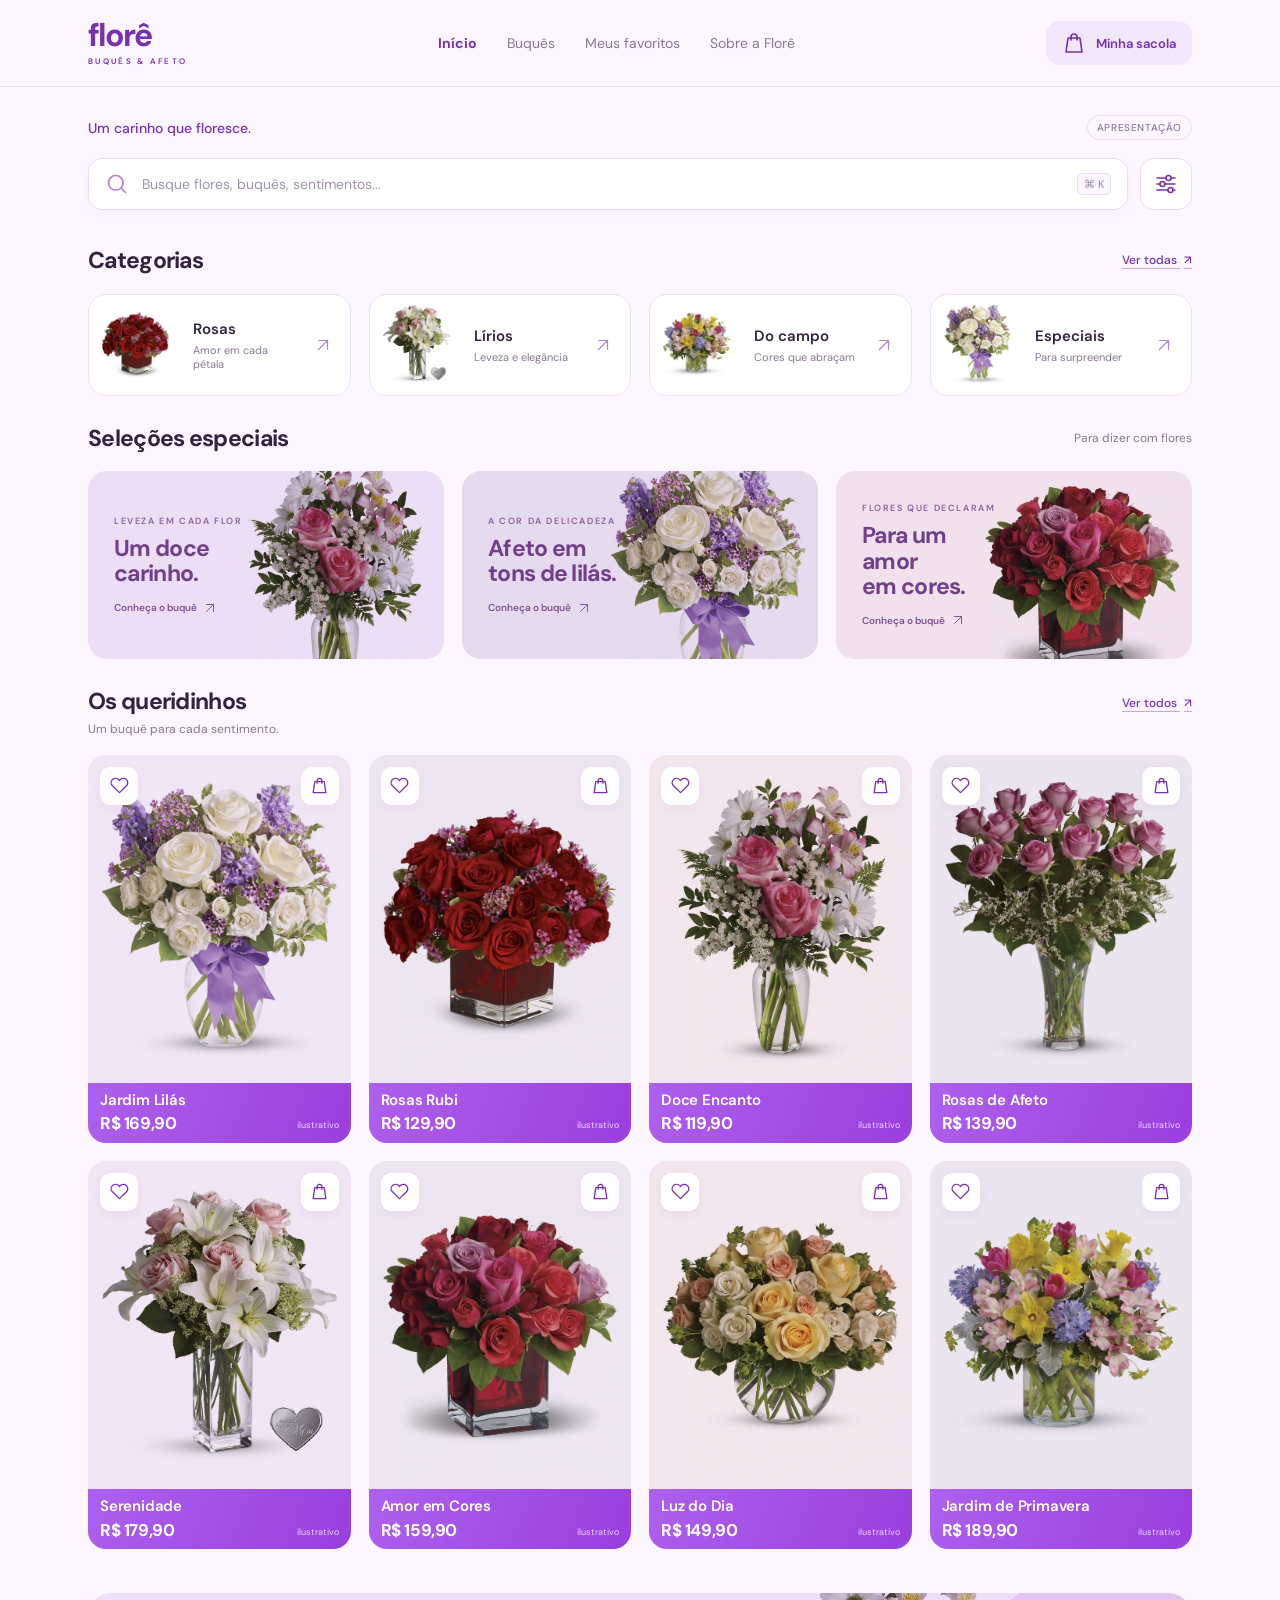
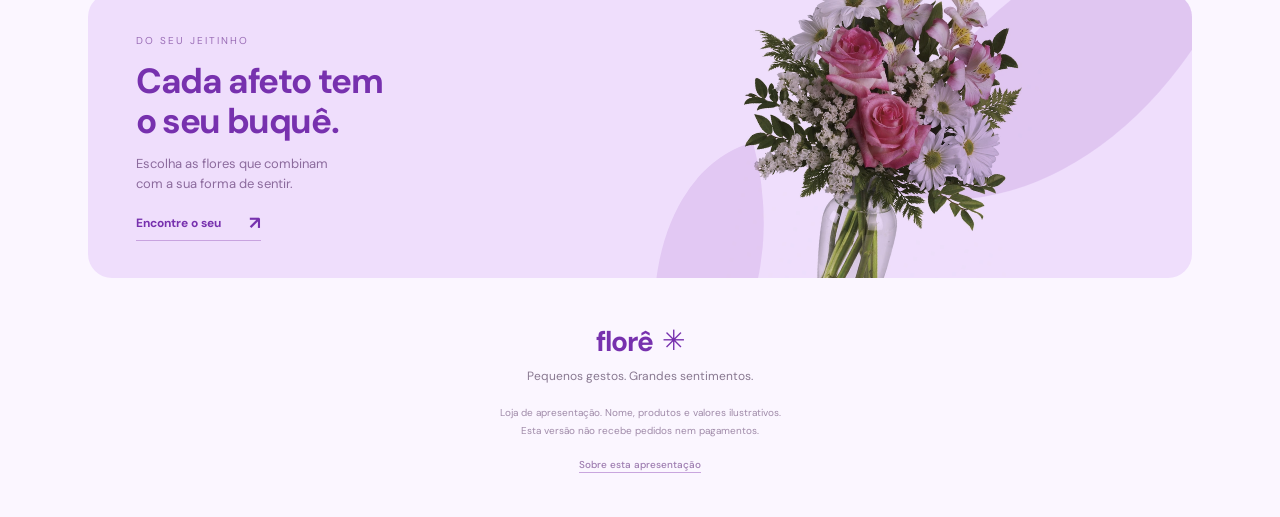
==== commit d9359cf7: "Remove fixed image height while preserving full bouquet proportions" ====
--- a/flore-buques/index.html
+++ b/flore-buques/index.html
@@ -13,7 +13,7 @@
   <title>Florê Buquês — um carinho que floresce</title>
   <link rel="icon" href="./assets/flore.svg" type="image/svg+xml">
   <link rel="preload" href="./assets/dm-sans.ttf" as="font" type="font/ttf" crossorigin>
-  <link rel="stylesheet" href="./style.css?v=2">
+  <link rel="stylesheet" href="./style.css?v=3">
   <script defer src="./store.js?v=2"></script>
   <script defer src="./app.js?v=2"></script>
 </head>
--- a/flore-buques/style.css
+++ b/flore-buques/style.css
@@ -4,10 +4,10 @@
 @font-face{font-family:"DM Sans";src:url("./assets/dm-sans-700.ttf") format("truetype");font-style:normal;font-weight:700;font-display:swap}
 :root{--purple:#9e3fe5;--purple-dark:#7731ae;--purple-light:#b66cec;--ink:#34233f;--muted:#897991;--paper:#fbf6ff;--line:#eaddf3;--panel:#f3e8fb;--white:#fff;--font:"DM Sans",Arial,sans-serif}
 *{box-sizing:border-box}html{scroll-behavior:smooth;scroll-padding-top:110px}body{margin:0;background:var(--paper);color:var(--ink);font-family:var(--font);-webkit-font-smoothing:antialiased;font-size:15px}body.modal-open{overflow:hidden}button,input,select,textarea{font:inherit}button,a,input,select,textarea{-webkit-tap-highlight-color:transparent}button{border:0;cursor:pointer;color:inherit}button{touch-action:manipulation}a{color:inherit;text-decoration:none}button:disabled{opacity:.45;cursor:default}button:focus-visible,a:focus-visible,input:focus-visible,select:focus-visible,textarea:focus-visible{outline:3px solid #6e2aa7;outline-offset:4px}button,input,textarea,select{border-radius:0}input,textarea,select{min-width:0}svg{width:24px;height:24px;display:block;flex-shrink:0}img{display:block;max-width:100%}[hidden]{display:none!important}h1,h2,h3,p{margin:0}h1,h2{font-size:23px;line-height:1.25;font-weight:700;letter-spacing:-.7px}button{background:none}.icon-button{display:inline-flex;align-items:center;justify-content:center;min-width:44px;min-height:44px}.skip-link{position:fixed;top:12px;left:20px;transform:translateY(-160%);z-index:50;background:var(--white);padding:12px;border-radius:10px}.skip-link:focus{transform:none}
-.site-header{position:sticky;top:0;z-index:20;background:rgba(251,246,255,.95);border-bottom:1px solid var(--line);backdrop-filter:blur(16px)}.header-inner{max-width:1160px;padding:21px 28px;display:flex;align-items:center;justify-content:space-between;margin:auto;gap:22px}.brand{display:flex;gap:10px;align-items:center;color:var(--purple-dark)}.brand>span{font-size:32px;letter-spacing:-2px;font-weight:700;line-height:.9}.brand-subtitle{display:block;font-size:8px;font-weight:600;letter-spacing:2.3px;margin-top:8px}.desktop-nav{display:flex;gap:30px;align-items:center}.nav-link{padding:10px 0;font-size:14px;color:var(--muted);transition:color .2s}.nav-link:hover,.nav-link.is-active{color:var(--purple-dark)}.nav-link.is-active{font-weight:700}.header-cart{position:relative;gap:10px;padding:10px 16px;background:var(--panel);border-radius:14px;color:var(--purple-dark)}.desktop-cart-text{font-size:13px;font-weight:600}.cart-count{display:grid;place-items:center;min-width:21px;height:21px;padding:0 4px;border-radius:20px;background:var(--purple);color:white;font-size:11px;font-weight:700}.storefront{max-width:1160px;margin:auto;padding:28px 28px 0}.welcome-line{display:flex;justify-content:space-between;align-items:center;margin-bottom:18px;color:var(--purple-dark);font-weight:500;font-size:14px}.demo-tag{font-size:10px;color:#8f799d;letter-spacing:.6px;text-transform:uppercase;border:1px solid var(--line);border-radius:20px;padding:5px 9px}.search-row{display:flex;gap:12px;margin-bottom:34px}.search-field{display:flex;align-items:center;background:white;border:1px solid var(--line);box-shadow:0 4px 12px #6a388006;border-radius:14px;padding:0 16px;gap:11px;min-height:52px;flex:1;color:#b382d2}.search-field input{width:100%;height:50px;border:0;outline:0;background:transparent;font-size:14px;color:var(--ink)}.search-field input::placeholder{color:#a392ab}.search-field kbd{white-space:nowrap;font:11px var(--font);background:var(--paper);border:1px solid var(--line);border-radius:5px;padding:3px 6px;color:#9b85a7}.filter-button{background:white;color:var(--purple-dark);width:52px;border-radius:14px;border:1px solid var(--line);flex-shrink:0}.filter-button.has-filter{background:var(--purple);color:white}.section-heading{display:flex;align-items:center;justify-content:space-between;gap:14px;margin-bottom:18px}.text-link{font-size:12px;font-weight:500;color:var(--purple-dark);padding:7px 0;text-decoration:underline;text-decoration-color:#c9a6de;text-underline-offset:4px;white-space:nowrap;min-height:32px}.text-link>span{margin-left:4px;text-decoration:none}.heading-note{font-size:12px;color:var(--muted)}.categories-section{margin-bottom:28px}.category-track{display:grid;grid-template-columns:repeat(4,minmax(0,1fr));gap:18px}.category-card{display:flex;align-items:center;gap:18px;padding:8px 18px 8px 8px;text-align:left;background:var(--white);border:1px solid #eee2f5;border-radius:18px;position:relative;overflow:hidden;transition:transform .2s,border-color .2s}.category-card:hover{transform:translateY(-3px);border-color:#c297e2}.category-card.is-selected{outline:2px solid var(--purple);outline-offset:2px}.category-image{height:84px;width:78px;flex-shrink:0;overflow:hidden;background:white;border-radius:12px}.category-image img{width:100%;height:100%;object-fit:contain;mix-blend-mode:multiply}.category-card strong{font-size:15px;font-weight:600}.category-card small{display:block;font-size:11px;color:var(--muted);margin-top:4px}.category-arrow{margin-left:auto;color:#b388ce}.category-arrow svg{width:18px}.special-section{margin-bottom:28px}.special-track{display:grid;grid-template-columns:repeat(3,minmax(0,1fr));gap:18px}.special-card{position:relative;text-align:left;border-radius:19px;overflow:hidden;isolation:isolate;min-height:188px;background:#ebdef5;transition:transform .25s}.special-card:hover{transform:translateY(-4px)}.special-card:nth-child(2){background:#e5daee}.special-card:nth-child(3){background:#f1e1ed}.special-card img{position:absolute;height:130%;width:66%;object-fit:contain;right:-8px;top:-6%;mix-blend-mode:multiply;z-index:-1;transition:transform .4s}.special-card:hover img{transform:scale(1.05) rotate(2deg)}.special-copy{position:relative;z-index:1;padding:20px;display:flex;align-items:flex-start;flex-direction:column;width:65%}.special-copy>span:first-child{font-size:9px;font-weight:600;letter-spacing:1.6px;text-transform:uppercase;color:#8b629f;margin-bottom:9px}.special-copy strong{font-size:23px;line-height:1.1;color:#70408b;letter-spacing:-.7px;max-width:130px}.special-copy .special-cta{display:flex;gap:6px;align-items:center;font-size:10px;margin-top:14px;color:#805296;font-weight:600}.special-cta svg{width:14px;height:14px}.special-label{display:none}.catalog-section{scroll-margin-top:115px;margin-bottom:38px}.catalog-heading{align-items:flex-start}.catalog-heading p{font-size:12px;color:var(--muted);margin-top:5px}.product-grid{display:grid;grid-template-columns:repeat(4,minmax(0,1fr));gap:18px 18px}.product-card{min-width:0;position:relative;border-radius:18px;overflow:hidden;background:#f0e6f5;transition:transform .25s,box-shadow .25s}.product-card:hover{transform:translateY(-4px);box-shadow:0 12px 25px #70369612}.product-card:nth-child(4n+2){background:#ede6f0}.product-card:nth-child(4n+3){background:#f3e6ed}.product-card:nth-child(4n+4){background:#eae5ef}.product-open{width:100%;padding:0;text-align:left;display:block}.product-image{width:100%;aspect-ratio:1/1.08;padding:10px 14px 0;object-fit:contain;mix-blend-mode:multiply;transition:transform .4s}.product-card:hover .product-image{transform:scale(1.025)}.product-info{position:relative;display:block;background:linear-gradient(110deg,#ad60ed,#9a3edd);color:white;min-height:60px;padding:8px 12px}.product-info strong{display:block;font-size:15px;font-weight:600;line-height:1.25;margin-bottom:3px;letter-spacing:-.2px}.product-info .product-price{font-size:17px;font-weight:700;letter-spacing:-.4px}.product-info .product-note{float:right;font-size:9px;margin-top:7px;color:#edd7fd}.product-action{position:absolute;top:12px;width:38px;height:38px;display:flex;align-items:center;justify-content:center;border-radius:11px;background:rgba(255,255,255,.94);color:var(--purple-dark);box-shadow:0 3px 12px #6131840d;transition:background .2s,color .2s,transform .2s}.product-action svg{width:19px;height:19px}.favorite-button{left:12px}.quick-add{right:12px}.favorite-button.is-favorite{color:var(--purple);background:#f7e8ff}.favorite-button.is-favorite svg{fill:currentColor}.quick-add:hover{background:var(--purple);color:white;transform:scale(1.06)}.active-filters{display:flex;align-items:center;gap:8px;flex-wrap:wrap;margin:-3px 0 18px}.active-filter{display:inline-flex;align-items:center;gap:7px;border:1px solid #d8b9ee;border-radius:30px;padding:7px 11px;font-size:11px;color:var(--purple-dark)}.active-filter svg{width:14px;height:14px}.empty-state{text-align:center;padding:58px 15px;color:var(--muted)}.empty-state>span{display:flex;justify-content:center;margin-bottom:16px;color:#b887d8}.empty-state>span svg{width:52px;height:52px}.empty-state h3{font-size:20px;color:var(--purple-dark);margin-bottom:8px}.empty-state p{font-size:13px;margin-bottom:24px}.primary-button{background:var(--purple);color:white;border-radius:14px;padding:15px 22px;min-height:50px;font-size:14px;font-weight:600;display:inline-flex;align-items:center;justify-content:center;gap:12px;transition:background .2s,transform .2s}.primary-button:hover{background:#8b32cd}.primary-button:active{transform:scale(.98)}.primary-button svg{width:19px;height:19px}.full-width{width:100%}.custom-banner{position:relative;isolation:isolate;overflow:hidden;border-radius:24px;background:#efdefc;display:flex;align-items:center;min-height:285px;padding:36px 48px;margin:44px 0 0}.custom-copy{z-index:1}.eyebrow{font-size:10px;letter-spacing:2px;color:#9a6db6}.custom-copy h2{font-size:35px;line-height:1.13;color:var(--purple-dark);margin:13px 0 12px;letter-spacing:-1.4px}.custom-copy p{font-size:13px;line-height:1.6;color:#8c6b9d}.banner-link{display:flex;align-items:center;gap:28px;color:var(--purple-dark);font-size:12px;font-weight:700;margin-top:16px;padding:0 0 5px;border-bottom:1px solid #c8a3df}.banner-link>span{font-size:18px}.custom-banner>img{position:absolute;height:135%;width:50%;right:4%;bottom:-22%;object-fit:contain;mix-blend-mode:multiply;z-index:-1;transform:rotate(10deg)}.banner-petal{position:absolute;background:#d3b0e882;border-radius:100% 0 100% 0;z-index:-2}.petal-one{width:260px;height:350px;right:0;top:-100px;transform:rotate(20deg)}.petal-two{width:150px;height:220px;right:37%;bottom:-100px;transform:rotate(-15deg);background:#e2c8f3}.site-footer{text-align:center;padding:45px 20px 36px;color:var(--muted)}.footer-brand{display:inline-flex;gap:9px;color:var(--purple-dark);font-weight:700;letter-spacing:-1px;font-size:28px;align-items:center}.footer-brand span{font-size:28px;line-height:1;font-weight:400}.site-footer>p{font-size:12px;margin-top:8px}.site-footer .demo-disclaimer{font-size:10px;line-height:1.8;color:#a08ba9;margin:20px auto 9px}.site-footer .text-link{font-size:10px;color:#9d7cb0}.mobile-nav{display:none}
+.site-header{position:sticky;top:0;z-index:20;background:rgba(251,246,255,.95);border-bottom:1px solid var(--line);backdrop-filter:blur(16px)}.header-inner{max-width:1160px;padding:21px 28px;display:flex;align-items:center;justify-content:space-between;margin:auto;gap:22px}.brand{display:flex;gap:10px;align-items:center;color:var(--purple-dark)}.brand>span{font-size:32px;letter-spacing:-2px;font-weight:700;line-height:.9}.brand-subtitle{display:block;font-size:8px;font-weight:600;letter-spacing:2.3px;margin-top:8px}.desktop-nav{display:flex;gap:30px;align-items:center}.nav-link{padding:10px 0;font-size:14px;color:var(--muted);transition:color .2s}.nav-link:hover,.nav-link.is-active{color:var(--purple-dark)}.nav-link.is-active{font-weight:700}.header-cart{position:relative;gap:10px;padding:10px 16px;background:var(--panel);border-radius:14px;color:var(--purple-dark)}.desktop-cart-text{font-size:13px;font-weight:600}.cart-count{display:grid;place-items:center;min-width:21px;height:21px;padding:0 4px;border-radius:20px;background:var(--purple);color:white;font-size:11px;font-weight:700}.storefront{max-width:1160px;margin:auto;padding:28px 28px 0}.welcome-line{display:flex;justify-content:space-between;align-items:center;margin-bottom:18px;color:var(--purple-dark);font-weight:500;font-size:14px}.demo-tag{font-size:10px;color:#8f799d;letter-spacing:.6px;text-transform:uppercase;border:1px solid var(--line);border-radius:20px;padding:5px 9px}.search-row{display:flex;gap:12px;margin-bottom:34px}.search-field{display:flex;align-items:center;background:white;border:1px solid var(--line);box-shadow:0 4px 12px #6a388006;border-radius:14px;padding:0 16px;gap:11px;min-height:52px;flex:1;color:#b382d2}.search-field input{width:100%;height:50px;border:0;outline:0;background:transparent;font-size:14px;color:var(--ink)}.search-field input::placeholder{color:#a392ab}.search-field kbd{white-space:nowrap;font:11px var(--font);background:var(--paper);border:1px solid var(--line);border-radius:5px;padding:3px 6px;color:#9b85a7}.filter-button{background:white;color:var(--purple-dark);width:52px;border-radius:14px;border:1px solid var(--line);flex-shrink:0}.filter-button.has-filter{background:var(--purple);color:white}.section-heading{display:flex;align-items:center;justify-content:space-between;gap:14px;margin-bottom:18px}.text-link{font-size:12px;font-weight:500;color:var(--purple-dark);padding:7px 0;text-decoration:underline;text-decoration-color:#c9a6de;text-underline-offset:4px;white-space:nowrap;min-height:32px}.text-link>span{margin-left:4px;text-decoration:none}.heading-note{font-size:12px;color:var(--muted)}.categories-section{margin-bottom:28px}.category-track{display:grid;grid-template-columns:repeat(4,minmax(0,1fr));gap:18px}.category-card{display:flex;align-items:center;gap:18px;padding:8px 18px 8px 8px;text-align:left;background:var(--white);border:1px solid #eee2f5;border-radius:18px;position:relative;overflow:hidden;transition:transform .2s,border-color .2s}.category-card:hover{transform:translateY(-3px);border-color:#c297e2}.category-card.is-selected{outline:2px solid var(--purple);outline-offset:2px}.category-image{height:84px;width:78px;flex-shrink:0;overflow:hidden;background:white;border-radius:12px}.category-image img{width:100%;height:100%;object-fit:contain;mix-blend-mode:multiply}.category-card strong{font-size:15px;font-weight:600}.category-card small{display:block;font-size:11px;color:var(--muted);margin-top:4px}.category-arrow{margin-left:auto;color:#b388ce}.category-arrow svg{width:18px}.special-section{margin-bottom:28px}.special-track{display:grid;grid-template-columns:repeat(3,minmax(0,1fr));gap:18px}.special-card{position:relative;text-align:left;border-radius:19px;overflow:hidden;isolation:isolate;min-height:188px;background:#ebdef5;transition:transform .25s}.special-card:hover{transform:translateY(-4px)}.special-card:nth-child(2){background:#e5daee}.special-card:nth-child(3){background:#f1e1ed}.special-card img{position:absolute;height:130%;width:66%;object-fit:contain;right:-8px;top:-6%;mix-blend-mode:multiply;z-index:-1;transition:transform .4s}.special-card:hover img{transform:scale(1.05) rotate(2deg)}.special-copy{position:relative;z-index:1;padding:20px;display:flex;align-items:flex-start;flex-direction:column;width:65%}.special-copy>span:first-child{font-size:9px;font-weight:600;letter-spacing:1.6px;text-transform:uppercase;color:#8b629f;margin-bottom:9px}.special-copy strong{font-size:23px;line-height:1.1;color:#70408b;letter-spacing:-.7px;max-width:130px}.special-copy .special-cta{display:flex;gap:6px;align-items:center;font-size:10px;margin-top:14px;color:#805296;font-weight:600}.special-cta svg{width:14px;height:14px}.special-label{display:none}.catalog-section{scroll-margin-top:115px;margin-bottom:38px}.catalog-heading{align-items:flex-start}.catalog-heading p{font-size:12px;color:var(--muted);margin-top:5px}.product-grid{display:grid;grid-template-columns:repeat(4,minmax(0,1fr));gap:18px 18px}.product-card{min-width:0;position:relative;border-radius:18px;overflow:hidden;background:#f0e6f5;transition:transform .25s,box-shadow .25s}.product-card:hover{transform:translateY(-4px);box-shadow:0 12px 25px #70369612}.product-card:nth-child(4n+2){background:#ede6f0}.product-card:nth-child(4n+3){background:#f3e6ed}.product-card:nth-child(4n+4){background:#eae5ef}.product-open{width:100%;padding:0;text-align:left;display:block}.product-image{width:100%;height:auto;aspect-ratio:4/5;padding:10px 14px 0;object-fit:contain;mix-blend-mode:multiply;transition:transform .4s}.product-card:hover .product-image{transform:scale(1.025)}.product-info{position:relative;display:block;background:linear-gradient(110deg,#ad60ed,#9a3edd);color:white;min-height:60px;padding:8px 12px}.product-info strong{display:block;font-size:15px;font-weight:600;line-height:1.25;margin-bottom:3px;letter-spacing:-.2px}.product-info .product-price{font-size:17px;font-weight:700;letter-spacing:-.4px}.product-info .product-note{float:right;font-size:9px;margin-top:7px;color:#edd7fd}.product-action{position:absolute;top:12px;width:38px;height:38px;display:flex;align-items:center;justify-content:center;border-radius:11px;background:rgba(255,255,255,.94);color:var(--purple-dark);box-shadow:0 3px 12px #6131840d;transition:background .2s,color .2s,transform .2s}.product-action svg{width:19px;height:19px}.favorite-button{left:12px}.quick-add{right:12px}.favorite-button.is-favorite{color:var(--purple);background:#f7e8ff}.favorite-button.is-favorite svg{fill:currentColor}.quick-add:hover{background:var(--purple);color:white;transform:scale(1.06)}.active-filters{display:flex;align-items:center;gap:8px;flex-wrap:wrap;margin:-3px 0 18px}.active-filter{display:inline-flex;align-items:center;gap:7px;border:1px solid #d8b9ee;border-radius:30px;padding:7px 11px;font-size:11px;color:var(--purple-dark)}.active-filter svg{width:14px;height:14px}.empty-state{text-align:center;padding:58px 15px;color:var(--muted)}.empty-state>span{display:flex;justify-content:center;margin-bottom:16px;color:#b887d8}.empty-state>span svg{width:52px;height:52px}.empty-state h3{font-size:20px;color:var(--purple-dark);margin-bottom:8px}.empty-state p{font-size:13px;margin-bottom:24px}.primary-button{background:var(--purple);color:white;border-radius:14px;padding:15px 22px;min-height:50px;font-size:14px;font-weight:600;display:inline-flex;align-items:center;justify-content:center;gap:12px;transition:background .2s,transform .2s}.primary-button:hover{background:#8b32cd}.primary-button:active{transform:scale(.98)}.primary-button svg{width:19px;height:19px}.full-width{width:100%}.custom-banner{position:relative;isolation:isolate;overflow:hidden;border-radius:24px;background:#efdefc;display:flex;align-items:center;min-height:285px;padding:36px 48px;margin:44px 0 0}.custom-copy{z-index:1}.eyebrow{font-size:10px;letter-spacing:2px;color:#9a6db6}.custom-copy h2{font-size:35px;line-height:1.13;color:var(--purple-dark);margin:13px 0 12px;letter-spacing:-1.4px}.custom-copy p{font-size:13px;line-height:1.6;color:#8c6b9d}.banner-link{display:flex;align-items:center;gap:28px;color:var(--purple-dark);font-size:12px;font-weight:700;margin-top:16px;padding:0 0 5px;border-bottom:1px solid #c8a3df}.banner-link>span{font-size:18px}.custom-banner>img{position:absolute;height:135%;width:50%;right:4%;bottom:-22%;object-fit:contain;mix-blend-mode:multiply;z-index:-1;transform:rotate(10deg)}.banner-petal{position:absolute;background:#d3b0e882;border-radius:100% 0 100% 0;z-index:-2}.petal-one{width:260px;height:350px;right:0;top:-100px;transform:rotate(20deg)}.petal-two{width:150px;height:220px;right:37%;bottom:-100px;transform:rotate(-15deg);background:#e2c8f3}.site-footer{text-align:center;padding:45px 20px 36px;color:var(--muted)}.footer-brand{display:inline-flex;gap:9px;color:var(--purple-dark);font-weight:700;letter-spacing:-1px;font-size:28px;align-items:center}.footer-brand span{font-size:28px;line-height:1;font-weight:400}.site-footer>p{font-size:12px;margin-top:8px}.site-footer .demo-disclaimer{font-size:10px;line-height:1.8;color:#a08ba9;margin:20px auto 9px}.site-footer .text-link{font-size:10px;color:#9d7cb0}.mobile-nav{display:none}
 dialog{border:0;padding:0;color:var(--ink);background:var(--paper);box-shadow:0 24px 100px #3a164b40;overscroll-behavior:contain}dialog::backdrop{background:#2f163958;backdrop-filter:blur(6px)}dialog[open]{animation:dialog-in .25s ease-out}.dialog-header{display:flex;align-items:center;justify-content:space-between;gap:12px;padding:20px 22px;flex-shrink:0}.dialog-header h2{font-size:20px;color:var(--purple-dark);letter-spacing:-.5px}.back-button{color:var(--purple);background:var(--panel);border-radius:50%;min-width:34px;min-height:34px;width:34px;height:34px}.back-button svg{width:19px;height:19px}.product-dialog{width:min(850px,calc(100% - 40px));max-width:none;max-height:92svh;border-radius:30px;overflow:auto}.detail-header{position:absolute;top:0;left:0;width:48%;z-index:2}.detail-header h2{font-size:16px}.detail-header>.icon-button:last-child{color:var(--purple);min-width:34px;min-height:34px}.detail-layout{display:grid;grid-template-columns:48% 52%}.detail-visual{background:#f1e5fa;display:flex;align-items:center;justify-content:center;padding:75px 25px 35px;position:relative;min-height:530px}.detail-image{width:100%;max-height:440px;object-fit:contain;mix-blend-mode:multiply}.photo-dots{position:absolute;bottom:23px;display:flex;gap:6px}.photo-dots span{width:6px;height:6px;background:#dec7ef;border-radius:50%}.photo-dots span:first-child{background:var(--purple)}.detail-panel{background:linear-gradient(145deg,#b66fee 0%,#9c3de2 85%);padding:36px 28px 25px;color:white;display:flex;flex-direction:column}.detail-eyebrow{font-size:10px;letter-spacing:1.7px;margin-bottom:9px;opacity:.8}.detail-panel h3{font-size:28px;line-height:1.13;letter-spacing:-.8px;font-weight:600}.detail-subtitle{color:#f0dbff;font-size:12px;margin:8px 0 25px}.detail-panel h4{font-size:14px;font-weight:600;margin:0 0 8px}.detail-description{font-size:12px;line-height:1.7;color:#f5e6ff;margin-bottom:22px}.composition{display:grid;grid-template-columns:repeat(3,minmax(0,1fr));gap:7px;margin:0 0 25px;padding:0;list-style:none}.composition li{text-align:center;background:#ffffff1a;border:1px solid #ffffff25;border-radius:10px;padding:11px 4px 9px;font-size:9px;color:#f7edff;line-height:1.3}.composition .flower-glyph{display:block;margin:auto auto 7px;width:27px;height:27px;border-radius:50%;background:#f8edff;color:var(--purple);font-size:20px;line-height:27px}.detail-bottom{display:flex;align-items:center;justify-content:space-between;margin-top:auto;margin-bottom:18px;gap:15px}.detail-price{font-size:23px;letter-spacing:-.7px;font-weight:700}.quantity-control{display:inline-flex;align-items:center;gap:10px}.quantity-control button{width:32px;height:32px;border-radius:50%;border:1px solid #d9b6ee;background:white;color:var(--purple);display:flex;align-items:center;justify-content:center}.quantity-control svg{height:14px;width:14px}.quantity-control output{font-size:15px;min-width:20px;text-align:center;font-weight:600;color:var(--purple-dark);font-variant-numeric:tabular-nums}.detail-panel .quantity-control button{width:32px;height:32px;background:#ffffff12;color:white;border-color:#e2bef8}.detail-panel .quantity-control output{color:white}.detail-panel .detail-add{background:white;color:var(--purple-dark);min-height:52px}.detail-panel .detail-add:hover{background:#f5eaff}.detail-panel .detail-fine-print{font-size:9px;color:#f1daff;text-align:center;margin-top:12px;line-height:1.5}.cart-dialog{position:fixed;inset:0 0 0 auto;margin:0;width:min(470px,100%);max-width:100%;height:100%;height:100dvh;max-height:100%;border-radius:28px 0 0 28px;overflow:hidden}.cart-dialog[open]{display:flex;flex-direction:column;animation:cart-in .3s ease-out}.dialog-count{font-size:11px;color:var(--muted);min-width:34px;text-align:right}.cart-view{display:flex;flex-direction:column;min-height:0;flex:1}.cart-items{overflow:auto;flex:1;padding:0 24px}.cart-item{display:flex;gap:14px;padding:20px 0;border-bottom:1px solid #dfcee9}.cart-item-image{width:99px;min-width:99px;height:115px;object-fit:contain;mix-blend-mode:multiply;background:white;border-radius:14px;padding:3px}.cart-item-content{flex:1;min-width:0;position:relative}.cart-item-content h3{font-size:16px;font-weight:700;color:var(--purple-dark);padding-right:25px;margin-top:5px;line-height:1.2;letter-spacing:-.3px}.cart-item-content p{font-size:10px;line-height:1.5;color:var(--muted);margin-top:5px;padding-right:15px}.remove-item{position:absolute;right:-6px;top:-3px;width:32px;height:32px;display:grid;place-items:center;color:#b18bc5}.remove-item:hover{color:#b33865}.remove-item svg{width:16px;height:16px}.cart-item-bottom{display:flex;align-items:center;justify-content:space-between;gap:6px;margin-top:12px}.cart-item-bottom .quantity-control{gap:5px}.cart-item-bottom .quantity-control button{width:32px;height:32px;background:transparent}.cart-item-bottom .quantity-control button:last-child{background:var(--purple);color:white;border-color:var(--purple)}.cart-item-bottom .quantity-control output{font-size:13px;min-width:18px}.cart-line-price{font-size:15px;color:var(--purple-dark);font-weight:700;white-space:nowrap;letter-spacing:-.5px}.cart-footer{padding:18px 24px max(22px,env(safe-area-inset-bottom));background:var(--paper);border-top:1px solid var(--line);box-shadow:0 -8px 20px #8a419405}.cart-summary-row{display:flex;justify-content:space-between;align-items:center;margin-bottom:8px;font-size:12px;color:var(--muted)}.cart-summary-row.total{font-size:17px;color:var(--purple-dark);font-weight:700;margin:18px 0}.cart-footer .primary-button{font-size:15px}.cart-footer-note{font-size:9px;text-align:center;color:#a18ba9;margin-top:10px}.cart-items .empty-state{padding-top:90px}.checkout-view{overflow:auto;padding:6px 25px 25px}.checkout-back{margin-bottom:18px}.checkout-intro{font-size:22px;font-weight:600;color:var(--purple-dark);margin-bottom:22px;letter-spacing:-.6px}form label{display:block;font-size:12px;font-weight:500;color:#78558c;margin-bottom:17px}form label input,form label select,form label textarea{display:block;width:100%;margin-top:8px;border:1px solid #e2cfee;background:white;min-height:48px;border-radius:11px;padding:12px 13px;color:var(--ink);outline:0;font-size:14px}form label textarea{resize:vertical;min-height:90px}form label input:focus,form label select:focus,form label textarea:focus{border-color:#b266df;box-shadow:0 0 0 3px #bd8fdd1a}form input::placeholder,form textarea::placeholder{color:#b3a1bd;font-size:12px}.optional{font-size:10px;font-weight:400;color:#aa93b5}.checkout-total{display:flex;justify-content:space-between;font-size:13px;margin:24px 0 18px;color:var(--purple-dark)}.checkout-demo{font-size:10px;line-height:1.7;text-align:center;margin:13px 0;color:#a18bab}.order-view{overflow:auto;padding:20px 26px 32px}.order-check{width:64px;height:64px;border-radius:50%;background:#ead6f9;color:var(--purple);display:grid;place-items:center;margin:5px auto 20px}.order-check svg{width:30px;height:30px}.order-view>h3{text-align:center;font-size:24px;color:var(--purple-dark);letter-spacing:-.7px}.order-view>p{font-size:12px;color:var(--muted);text-align:center;line-height:1.8;margin:12px 0 24px}.order-summary{padding:18px;border:1px solid #e2cfee;border-radius:16px;background:white;margin:20px 0}.order-summary p{font-size:12px;line-height:1.7;color:#8c719a;margin-bottom:12px;white-space:pre-line}.order-summary ul{list-style:none;padding:12px 0 15px;margin:0;border-top:1px solid var(--line);border-bottom:1px solid var(--line)}.order-summary li{display:flex;justify-content:space-between;gap:15px;font-size:12px;margin:8px 0}.order-summary .order-subtotal{display:flex;justify-content:space-between;font-size:14px;font-weight:700;color:var(--purple-dark);margin:15px 0 5px}.order-view>.text-link{display:block;margin:15px auto 0}.small-dialog{width:min(420px,calc(100% - 32px));max-width:none;border-radius:24px;max-height:90svh}.small-dialog .dialog-header{padding:21px 23px}.small-dialog .dialog-header h2{font-size:18px}.small-dialog .dialog-header .icon-button{color:var(--purple);min-width:30px;min-height:30px}.small-dialog .dialog-header .icon-button svg{width:20px;height:20px}.filter-form{padding:0 24px 25px}.about-dialog>img{margin:5px auto 20px}.about-dialog>p{font-size:13px;color:#8b729a;line-height:1.8;margin:0 25px 17px}.about-dialog>.primary-button{width:calc(100% - 50px);margin:8px 25px 25px}.toast{position:fixed;bottom:30px;left:50%;z-index:100;transform:translate(-50%,20px);background:#64318b;color:white;padding:13px 22px;border-radius:15px;box-shadow:0 8px 30px #44205225;opacity:0;pointer-events:none;font-size:13px;max-width:calc(100% - 40px);width:max-content;text-align:center;transition:opacity .2s,transform .2s}.toast.is-visible{opacity:1;transform:translate(-50%,0)}.noscript-note{font-size:14px;color:var(--purple-dark);padding:20px;text-align:center}@keyframes dialog-in{from{opacity:0;transform:translateY(10px)}to{opacity:1;transform:none}}@keyframes cart-in{from{transform:translateX(100%)}to{transform:none}}
-@media(min-width:1500px){.storefront{padding-top:34px}.search-row{margin-bottom:40px}.special-card{min-height:205px}.product-grid{gap:18px}.product-image{aspect-ratio:1/1.03}}
+@media(min-width:1500px){.storefront{padding-top:34px}.search-row{margin-bottom:40px}.special-card{min-height:205px}.product-grid{gap:18px}.product-image{aspect-ratio:4/5}}
 @media(max-width:900px) and (min-width:701px){.desktop-nav{gap:20px}.header-inner,.storefront{padding-left:24px;padding-right:24px}.desktop-cart-text{display:none}.category-card{gap:5px;padding-right:8px}.category-image{width:57px}.category-card strong{font-size:13px}.category-card small,.category-arrow{display:none}.special-card{min-height:165px}.special-copy{padding:16px}.special-copy strong{font-size:20px}.product-grid{gap:12px}.product-info{padding:8px 10px}.product-info strong{font-size:13px}.product-info .product-note{display:none}.product-action{width:32px;height:32px;top:9px}.favorite-button{left:9px}.quick-add{right:9px}.product-image{padding:8px 7px 0}}
-@media(max-width:700px){html{scroll-padding-top:90px}body{background:#faf2ff;font-size:14px}.site-header{background:#faf2fff2;border-bottom:0}.header-inner{padding:16px 20px 12px;gap:10px}.brand{gap:8px}.brand>span{font-size:28px}.brand-subtitle{font-size:7px;letter-spacing:1.8px;margin-top:7px}.desktop-nav,.desktop-cart-text{display:none}.header-cart{padding:0;background:#f0e2f9;border-radius:12px;width:42px;height:42px;min-width:42px;min-height:42px}.header-cart svg{width:21px;height:21px}.header-cart .cart-count{position:absolute;top:-4px;right:-4px;min-width:18px;height:18px;font-size:9px;border:2px solid var(--paper)}.storefront{padding:7px 20px 0;max-width:540px}.welcome-line{margin-bottom:16px;font-size:11px;color:#9a72ae;font-weight:400}.demo-tag{font-size:8px;padding:3px 7px;letter-spacing:.5px}.search-row{gap:9px;margin-bottom:27px}.search-field{border-radius:12px;min-height:44px;padding:0 12px;gap:8px;border-color:#eee0f6;box-shadow:0 3px 12px #793a9810}.search-field svg{width:18px;height:18px}.search-field input{font-size:11px;height:44px}.search-field input::placeholder{font-size:11px}.search-field kbd{display:none}.filter-button{width:44px;min-width:44px;min-height:44px;border-radius:12px;box-shadow:0 3px 12px #793a980d}.filter-button svg{width:21px;height:21px}.section-heading{margin-bottom:14px;gap:10px}h1,h2{font-size:21px;letter-spacing:-.6px}.text-link{font-size:10px;min-height:30px}.text-link>span{margin-left:2px}.heading-note{display:none}.categories-section{margin-bottom:22px}.category-track{gap:10px;grid-template-columns:repeat(4,minmax(0,1fr))}.category-card{padding:0;display:block;background:#fff;border:0;border-radius:12px;overflow:hidden;box-shadow:0 3px 8px #a264bd08}.category-card:hover{transform:none}.category-image{height:auto;aspect-ratio:1/.99;width:100%;border-radius:0;padding:4px 5px 0}.category-image img{height:100%;width:100%;object-fit:contain}.category-card strong{font-size:10px;letter-spacing:-.1px;display:block;text-align:center;background:linear-gradient(110deg,#b367ef,#a049e3);padding:5px 2px;color:white;font-weight:500;min-height:23px;line-height:1.25}.category-card small,.category-arrow{display:none}.special-section{margin-bottom:23px}.special-track{display:grid;grid-auto-flow:column;grid-auto-columns:43%;grid-template-columns:none;gap:11px;overflow-x:auto;padding:0 20px 6px 0;margin-right:-20px;scroll-snap-type:x mandatory;scrollbar-width:none}.special-track::-webkit-scrollbar{display:none}.special-card{min-height:0;aspect-ratio:1.42;border-radius:12px;scroll-snap-align:start}.special-card img{width:100%;height:120%;right:0;top:-12%}.special-card:nth-child(1){background:#e8dfec}.special-card:nth-child(2){background:#e8def1}.special-card:nth-child(3){background:#f1e3ef}.special-copy{display:none}.special-label{display:block;position:absolute;bottom:5px;left:5px;right:5px;background:#a94be4ed;color:white;font-size:10px;line-height:1.25;font-weight:500;text-align:center;padding:5px 2px;border-radius:5px;letter-spacing:-.2px}.catalog-section{margin-bottom:29px;scroll-margin-top:100px}.catalog-heading{align-items:center;margin-bottom:14px}.catalog-heading p{display:none}.product-grid{grid-template-columns:repeat(2,minmax(0,1fr));gap:10px 11px}.product-card{border-radius:13px}.product-image{aspect-ratio:1/1.04;padding:8px 8px 0}.product-info{min-height:49px;padding:6px 10px;background:linear-gradient(110deg,#b162ec,#a24ae3)}.product-info strong{font-size:12px;letter-spacing:-.2px;line-height:1.2;margin-bottom:3px;white-space:nowrap;overflow:hidden;text-overflow:ellipsis}.product-info .product-price{font-size:15px;line-height:1.2}.product-info .product-note{font-size:7px;margin-top:6px}.product-action{top:7px;width:38px;height:38px;border-radius:9px}.product-action svg{width:17px;height:17px}.favorite-button{left:7px}.quick-add{right:7px}.active-filters{margin:0 0 16px}.active-filter{font-size:10px}.custom-banner{margin-top:30px;min-height:230px;padding:24px 22px;border-radius:19px}.custom-copy .eyebrow{font-size:8px;letter-spacing:1.3px}.custom-copy h2{font-size:26px;letter-spacing:-.9px;margin:10px 0}.custom-copy p{font-size:10px}.banner-link{font-size:10px;gap:20px;margin-top:12px}.banner-link>span{font-size:15px}.custom-banner>img{height:113%;width:59%;right:-8%;bottom:-15%;transform:rotate(9deg)}.petal-one{width:160px;height:250px;right:-70px;top:-50px}.petal-two{right:12%;width:120px;height:180px}.site-footer{padding:34px 0 125px}.footer-brand{font-size:26px}.site-footer>p{font-size:10px}.site-footer .demo-disclaimer{font-size:9px;margin-top:18px;line-height:1.8}.site-footer .text-link{font-size:9px}.mobile-nav{display:flex;position:fixed;bottom:0;left:50%;transform:translateX(-50%);width:100%;max-width:540px;border-radius:22px 22px 0 0;background:linear-gradient(110deg,#a849eb,#9637db);box-shadow:0 -5px 25px #9957bc18;padding:9px 10px max(9px,env(safe-area-inset-bottom));z-index:25;justify-content:space-around;min-height:72px}.mobile-nav-item{position:relative;color:#eed2ff;display:flex;flex-direction:column;align-items:center;gap:3px;padding:0;min-width:48px;min-height:51px;justify-content:center}.mobile-nav-item>span:last-child:not(.nav-badge){font-size:8px;line-height:1.25}.mobile-nav .nav-icon{width:32px;height:32px;display:grid;place-items:center;border-radius:50%;transition:background .2s,color .2s}.mobile-nav .nav-icon svg{width:24px;height:24px}.mobile-nav-item.is-active{color:white}.mobile-nav-item.is-active .nav-icon{background:#fff4ff;color:#a144e6;box-shadow:0 2px 9px #5810881a}.nav-badge{position:absolute;top:0;right:4px;border-radius:20px;min-width:15px;height:15px;background:white;color:var(--purple-dark);font-size:9px;display:grid;place-items:center;font-weight:700}.product-dialog{width:calc(100% - 26px);max-width:430px;max-height:94svh;border-radius:25px}.detail-layout{grid-template-columns:1fr}.detail-header{width:100%;padding:18px 19px;position:absolute}.detail-header h2{font-size:16px}.detail-visual{min-height:0;height:335px;padding:60px 28px 25px}.detail-image{height:100%;max-height:270px;width:100%}.photo-dots{bottom:16px;gap:5px}.photo-dots span{width:5px;height:5px}.detail-panel{padding:23px 21px 20px;border-radius:21px 21px 0 0;margin-top:-5px;z-index:1}.detail-eyebrow{font-size:8px;letter-spacing:1.5px;margin-bottom:6px}.detail-panel h3{font-size:24px}.detail-subtitle{font-size:10px;margin:6px 0 17px}.detail-panel h4{font-size:12px;margin-bottom:5px}.detail-description{font-size:11px;margin-bottom:17px;line-height:1.6}.composition{gap:8px;margin-bottom:19px}.composition li{font-size:9px;padding:8px 3px 7px;border-radius:8px}.composition .flower-glyph{width:24px;height:24px;line-height:24px;font-size:18px;margin-bottom:5px}.detail-bottom{margin-bottom:15px}.detail-price{font-size:22px}.detail-panel .detail-add{min-height:47px;font-size:13px;border-radius:13px}.detail-panel .detail-fine-print{font-size:8px;margin-top:10px}.toast{bottom:88px;font-size:12px;padding:13px 18px;border-radius:13px}.cart-dialog{border-radius:24px 0 0 24px}.cart-dialog .dialog-header{padding:19px 20px}.cart-items{padding:0 20px}.cart-item{gap:13px;padding:20px 0}.cart-item-image{width:92px;min-width:92px;height:112px;border-radius:13px}.cart-item-content h3{font-size:15px}.cart-item-content p{font-size:9px}.cart-item-bottom{margin-top:13px}.cart-line-price{font-size:14px}.cart-item-bottom .quantity-control{gap:4px}.cart-item-bottom .quantity-control button{width:25px;height:25px}.cart-footer{padding:16px 20px max(20px,env(safe-area-inset-bottom))}.cart-footer .primary-button{border-radius:14px;min-height:50px;font-size:14px}.cart-summary-row{font-size:11px}.cart-summary-row.total{font-size:16px;margin:15px 0}.cart-footer-note{font-size:8px}.checkout-intro{font-size:21px}.checkout-view{padding:0 21px 25px}.empty-state{padding:45px 10px}.empty-state h3{font-size:18px}.empty-state p{font-size:12px}.empty-state .primary-button{font-size:12px;padding:13px 18px}.order-view{padding:12px 21px 28px}}
+@media(max-width:700px){html{scroll-padding-top:90px}body{background:#faf2ff;font-size:14px}.site-header{background:#faf2fff2;border-bottom:0}.header-inner{padding:16px 20px 12px;gap:10px}.brand{gap:8px}.brand>span{font-size:28px}.brand-subtitle{font-size:7px;letter-spacing:1.8px;margin-top:7px}.desktop-nav,.desktop-cart-text{display:none}.header-cart{padding:0;background:#f0e2f9;border-radius:12px;width:42px;height:42px;min-width:42px;min-height:42px}.header-cart svg{width:21px;height:21px}.header-cart .cart-count{position:absolute;top:-4px;right:-4px;min-width:18px;height:18px;font-size:9px;border:2px solid var(--paper)}.storefront{padding:7px 20px 0;max-width:540px}.welcome-line{margin-bottom:16px;font-size:11px;color:#9a72ae;font-weight:400}.demo-tag{font-size:8px;padding:3px 7px;letter-spacing:.5px}.search-row{gap:9px;margin-bottom:27px}.search-field{border-radius:12px;min-height:44px;padding:0 12px;gap:8px;border-color:#eee0f6;box-shadow:0 3px 12px #793a9810}.search-field svg{width:18px;height:18px}.search-field input{font-size:11px;height:44px}.search-field input::placeholder{font-size:11px}.search-field kbd{display:none}.filter-button{width:44px;min-width:44px;min-height:44px;border-radius:12px;box-shadow:0 3px 12px #793a980d}.filter-button svg{width:21px;height:21px}.section-heading{margin-bottom:14px;gap:10px}h1,h2{font-size:21px;letter-spacing:-.6px}.text-link{font-size:10px;min-height:30px}.text-link>span{margin-left:2px}.heading-note{display:none}.categories-section{margin-bottom:22px}.category-track{gap:10px;grid-template-columns:repeat(4,minmax(0,1fr))}.category-card{padding:0;display:block;background:#fff;border:0;border-radius:12px;overflow:hidden;box-shadow:0 3px 8px #a264bd08}.category-card:hover{transform:none}.category-image{height:auto;aspect-ratio:1/.99;width:100%;border-radius:0;padding:4px 5px 0}.category-image img{height:100%;width:100%;object-fit:contain}.category-card strong{font-size:10px;letter-spacing:-.1px;display:block;text-align:center;background:linear-gradient(110deg,#b367ef,#a049e3);padding:5px 2px;color:white;font-weight:500;min-height:23px;line-height:1.25}.category-card small,.category-arrow{display:none}.special-section{margin-bottom:23px}.special-track{display:grid;grid-auto-flow:column;grid-auto-columns:43%;grid-template-columns:none;gap:11px;overflow-x:auto;padding:0 20px 6px 0;margin-right:-20px;scroll-snap-type:x mandatory;scrollbar-width:none}.special-track::-webkit-scrollbar{display:none}.special-card{min-height:0;aspect-ratio:1.42;border-radius:12px;scroll-snap-align:start}.special-card img{width:100%;height:120%;right:0;top:-12%}.special-card:nth-child(1){background:#e8dfec}.special-card:nth-child(2){background:#e8def1}.special-card:nth-child(3){background:#f1e3ef}.special-copy{display:none}.special-label{display:block;position:absolute;bottom:5px;left:5px;right:5px;background:#a94be4ed;color:white;font-size:10px;line-height:1.25;font-weight:500;text-align:center;padding:5px 2px;border-radius:5px;letter-spacing:-.2px}.catalog-section{margin-bottom:29px;scroll-margin-top:100px}.catalog-heading{align-items:center;margin-bottom:14px}.catalog-heading p{display:none}.product-grid{grid-template-columns:repeat(2,minmax(0,1fr));gap:10px 11px}.product-card{border-radius:13px}.product-image{aspect-ratio:4/5;padding:8px 8px 0}.product-info{min-height:49px;padding:6px 10px;background:linear-gradient(110deg,#b162ec,#a24ae3)}.product-info strong{font-size:12px;letter-spacing:-.2px;line-height:1.2;margin-bottom:3px;white-space:nowrap;overflow:hidden;text-overflow:ellipsis}.product-info .product-price{font-size:15px;line-height:1.2}.product-info .product-note{font-size:7px;margin-top:6px}.product-action{top:7px;width:38px;height:38px;border-radius:9px}.product-action svg{width:17px;height:17px}.favorite-button{left:7px}.quick-add{right:7px}.active-filters{margin:0 0 16px}.active-filter{font-size:10px}.custom-banner{margin-top:30px;min-height:230px;padding:24px 22px;border-radius:19px}.custom-copy .eyebrow{font-size:8px;letter-spacing:1.3px}.custom-copy h2{font-size:26px;letter-spacing:-.9px;margin:10px 0}.custom-copy p{font-size:10px}.banner-link{font-size:10px;gap:20px;margin-top:12px}.banner-link>span{font-size:15px}.custom-banner>img{height:113%;width:59%;right:-8%;bottom:-15%;transform:rotate(9deg)}.petal-one{width:160px;height:250px;right:-70px;top:-50px}.petal-two{right:12%;width:120px;height:180px}.site-footer{padding:34px 0 125px}.footer-brand{font-size:26px}.site-footer>p{font-size:10px}.site-footer .demo-disclaimer{font-size:9px;margin-top:18px;line-height:1.8}.site-footer .text-link{font-size:9px}.mobile-nav{display:flex;position:fixed;bottom:0;left:50%;transform:translateX(-50%);width:100%;max-width:540px;border-radius:22px 22px 0 0;background:linear-gradient(110deg,#a849eb,#9637db);box-shadow:0 -5px 25px #9957bc18;padding:9px 10px max(9px,env(safe-area-inset-bottom));z-index:25;justify-content:space-around;min-height:72px}.mobile-nav-item{position:relative;color:#eed2ff;display:flex;flex-direction:column;align-items:center;gap:3px;padding:0;min-width:48px;min-height:51px;justify-content:center}.mobile-nav-item>span:last-child:not(.nav-badge){font-size:8px;line-height:1.25}.mobile-nav .nav-icon{width:32px;height:32px;display:grid;place-items:center;border-radius:50%;transition:background .2s,color .2s}.mobile-nav .nav-icon svg{width:24px;height:24px}.mobile-nav-item.is-active{color:white}.mobile-nav-item.is-active .nav-icon{background:#fff4ff;color:#a144e6;box-shadow:0 2px 9px #5810881a}.nav-badge{position:absolute;top:0;right:4px;border-radius:20px;min-width:15px;height:15px;background:white;color:var(--purple-dark);font-size:9px;display:grid;place-items:center;font-weight:700}.product-dialog{width:calc(100% - 26px);max-width:430px;max-height:94svh;border-radius:25px}.detail-layout{grid-template-columns:1fr}.detail-header{width:100%;padding:18px 19px;position:absolute}.detail-header h2{font-size:16px}.detail-visual{min-height:0;height:335px;padding:60px 28px 25px}.detail-image{height:100%;max-height:270px;width:100%}.photo-dots{bottom:16px;gap:5px}.photo-dots span{width:5px;height:5px}.detail-panel{padding:23px 21px 20px;border-radius:21px 21px 0 0;margin-top:-5px;z-index:1}.detail-eyebrow{font-size:8px;letter-spacing:1.5px;margin-bottom:6px}.detail-panel h3{font-size:24px}.detail-subtitle{font-size:10px;margin:6px 0 17px}.detail-panel h4{font-size:12px;margin-bottom:5px}.detail-description{font-size:11px;margin-bottom:17px;line-height:1.6}.composition{gap:8px;margin-bottom:19px}.composition li{font-size:9px;padding:8px 3px 7px;border-radius:8px}.composition .flower-glyph{width:24px;height:24px;line-height:24px;font-size:18px;margin-bottom:5px}.detail-bottom{margin-bottom:15px}.detail-price{font-size:22px}.detail-panel .detail-add{min-height:47px;font-size:13px;border-radius:13px}.detail-panel .detail-fine-print{font-size:8px;margin-top:10px}.toast{bottom:88px;font-size:12px;padding:13px 18px;border-radius:13px}.cart-dialog{border-radius:24px 0 0 24px}.cart-dialog .dialog-header{padding:19px 20px}.cart-items{padding:0 20px}.cart-item{gap:13px;padding:20px 0}.cart-item-image{width:92px;min-width:92px;height:112px;border-radius:13px}.cart-item-content h3{font-size:15px}.cart-item-content p{font-size:9px}.cart-item-bottom{margin-top:13px}.cart-line-price{font-size:14px}.cart-item-bottom .quantity-control{gap:4px}.cart-item-bottom .quantity-control button{width:25px;height:25px}.cart-footer{padding:16px 20px max(20px,env(safe-area-inset-bottom))}.cart-footer .primary-button{border-radius:14px;min-height:50px;font-size:14px}.cart-summary-row{font-size:11px}.cart-summary-row.total{font-size:16px;margin:15px 0}.cart-footer-note{font-size:8px}.checkout-intro{font-size:21px}.checkout-view{padding:0 21px 25px}.empty-state{padding:45px 10px}.empty-state h3{font-size:18px}.empty-state p{font-size:12px}.empty-state .primary-button{font-size:12px;padding:13px 18px}.order-view{padding:12px 21px 28px}}
 @media(max-width:359px){.header-inner{padding-left:16px;padding-right:16px}.storefront{padding-left:16px;padding-right:16px}.category-track{gap:7px}.category-card strong{font-size:9px}.product-grid{gap:9px 10px}.product-info{padding:6px 8px}.product-info strong{font-size:11px}.product-info .product-price{font-size:14px}.product-info .product-note{display:none}.product-action{width:30px;height:30px}.special-track{margin-right:-16px}.cart-item-image{width:76px;min-width:76px;height:100px}.cart-items{padding:0 16px}.cart-item{gap:10px}.cart-line-price{font-size:12px}.cart-item-content h3{font-size:14px}.custom-banner{padding:23px 18px}.custom-copy h2{font-size:24px}.custom-copy p{font-size:9px}}
 @media(prefers-reduced-motion:reduce){html{scroll-behavior:auto}*,*::before,*::after{animation-duration:.01ms!important;transition-duration:.01ms!important;animation-iteration-count:1!important}}
